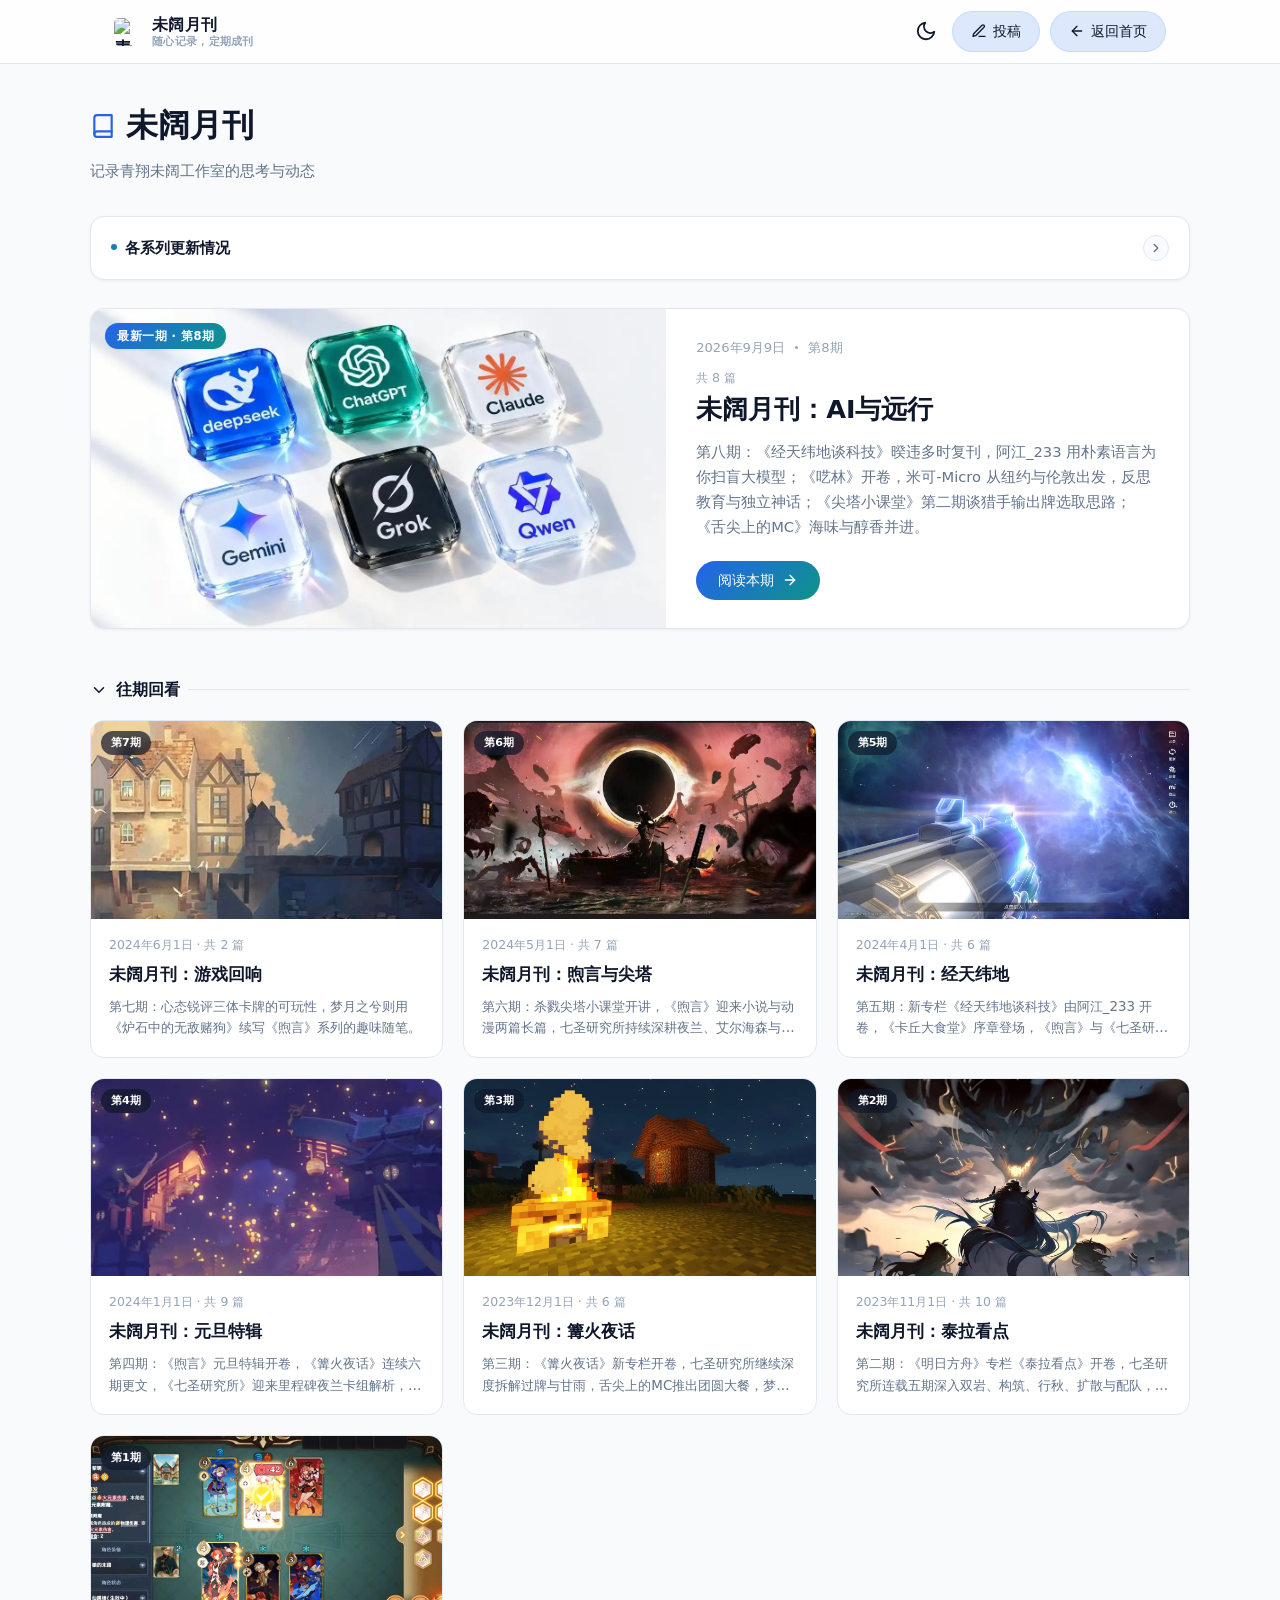
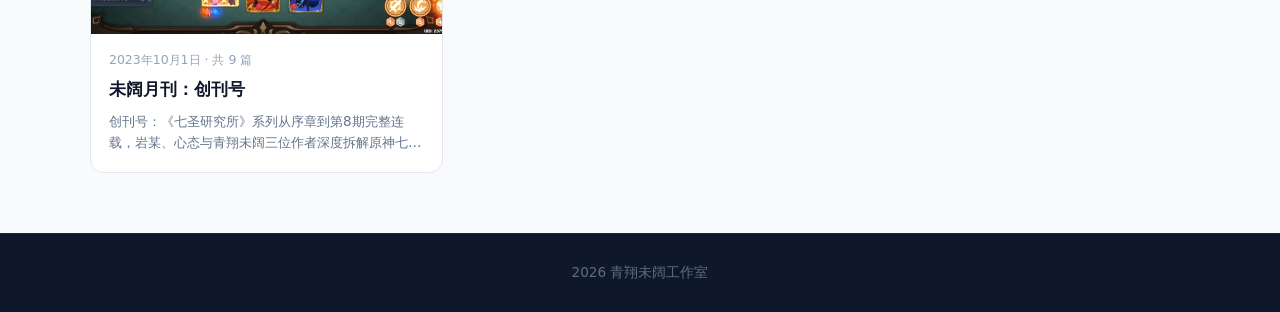
==== public/index.html @ d2e7f3d1 "feat(web,worker,db): 文章改用 Markdown 渲染，新增无需登录的投稿与审核 - 站点精简为纯月刊：删除博客首页、个人中心与旧投稿审核页，月刊移到根路径，worker 只保留静" ====
<!DOCTYPE html>
<html lang="zh-CN">
<head>
    <meta charset="UTF-8">
    <meta name="viewport" content="width=device-width, initial-scale=1.0">
    <title>未阔月刊 - 青翔未阔工作室</title>
    <meta name="description" content="《未阔月刊》——青翔未阔工作室的每月一刊，汇聚工作室博客、项目进展与成员随笔。">
    <link rel="icon" type="image/webp" href="/favicon.webp">
    <style>
        *, *::before, *::after { margin:0; padding:0; box-sizing:border-box; }
        :root {
            --primary: #2563eb; --primary-hover: #1d4ed8;
            --secondary: #0d9488;
            --surface: #ffffff; --bg: #f8fafc;
            --text-primary: #0f172a; --text-secondary: #64748b; --text-tertiary: #94a3b8;
            --border: #e2e8f0; --navbar-bg: rgba(255, 255, 255, 0.8);
            --shadow-sm: 0 1px 3px rgba(0,0,0,0.06); --shadow-md: 0 4px 16px rgba(0,0,0,0.08); --shadow-lg: 0 12px 40px rgba(0,0,0,0.12);
            --radius-sm: 8px; --radius-md: 14px;
            --transition: 0.2s cubic-bezier(0.4,0,0.2,1);
            --font-sans: 'Inter', system-ui, -apple-system, 'Segoe UI', Roboto, 'Helvetica Neue', sans-serif;
            --container: 1100px; --nav-height: 64px;
        }
        html { scroll-behavior: smooth; }
        body {
            font-family: var(--font-sans); background: var(--bg); color: var(--text-primary);
            line-height: 1.6; -webkit-font-smoothing: antialiased;
            min-height: 100vh; display: flex; flex-direction: column;
        }
        .navbar { position:sticky; top:0; width:100%; height:var(--nav-height); z-index:100;
            background:var(--navbar-bg); backdrop-filter:blur(16px); -webkit-backdrop-filter:blur(16px);
            border-bottom:1px solid var(--border); }
        .navbar-inner { max-width:var(--container); margin:0 auto; padding:0 24px;
            display:flex; align-items:center; justify-content:space-between; height:100%; }
        .navbar-brand { display:flex; align-items:center; gap:10px; text-decoration:none; color:var(--text-primary);
            font-weight:600; font-size:1.15rem; letter-spacing:0.3px; transition:opacity var(--transition); }
        .navbar-brand:hover { opacity:0.85; }
        .brand-text { line-height: 1.25; }
        .brand-text b { display: block; font-size: 16px; font-weight: 600; letter-spacing: 0.3px; }
        .brand-text span { display: block; font-size: 11px; color: var(--text-tertiary); }
        .back-link { display:inline-flex; align-items:center; gap:6px; padding:8px 18px;
            background:rgba(37,99,235,0.15); color:var(--text-primary); text-decoration:none;
            border-radius:40px; font-size:0.88rem; font-weight:500;
            backdrop-filter:blur(4px); border:1px solid rgba(147,197,253,0.35);
            transition:all var(--transition); white-space:nowrap; }
        .back-link:hover { background:rgba(37,99,235,0.3); border-color:rgba(147,197,253,0.6); transform:scale(1.02); }
        .main { flex:1; padding:36px 24px 60px; }
        .container { max-width:var(--container); margin:0 auto; }
        .page-header { margin-bottom:32px; }
        .page-head-row { display:flex; align-items:flex-start; justify-content:space-between; gap:16px; }
        .page-head-left { min-width:0; }
        .page-header h1 { font-size:clamp(1.5rem,3vw,2rem); font-weight:700; color:var(--text-primary);
            display:flex; align-items:center; gap:10px; }
        .page-header .tagline { font-size:0.95rem; color:var(--text-secondary); margin-top:8px; }

        /* ===== Series overview ===== */
        .series-bar { background:var(--surface); border:1px solid var(--border); border-radius:var(--radius-md);
            padding:18px 20px; margin-bottom:28px; box-shadow:var(--shadow-sm); }
        .series-head { display:flex; align-items:center; justify-content:space-between; cursor:pointer; user-select:none; }
        .series-title { font-size:0.92rem; font-weight:600; color:var(--text-primary); display:flex; align-items:center; gap:8px; }
        .series-title .dot { display:inline-block; width:6px; height:6px; border-radius:50%;
            background:linear-gradient(135deg,var(--primary),var(--secondary)); }
        .series-toggle { display:inline-flex; align-items:center; justify-content:center; width:26px; height:26px;
            border-radius:50%; background:var(--bg); border:1px solid var(--border); color:var(--text-secondary);
            transition:transform var(--transition), background var(--transition); }
        .series-bar.collapsed .series-toggle { transform:rotate(-90deg); }
        .series-body { overflow:hidden; max-height:1000px; transition:max-height 0.35s ease, margin-top 0.35s ease; }
        .series-bar.collapsed .series-body { max-height:0; margin-top:0; }
        .series-scroll { display:flex; flex-wrap:wrap; gap:10px; padding:14px 2px 4px; }
        .series-chip { display:flex; align-items:center; gap:10px; padding:10px 14px;
            background:var(--bg); border:1px solid var(--border); border-radius:12px; cursor:default;
            transition:transform var(--transition), border-color var(--transition), box-shadow var(--transition);
            flex:1 0 calc(33.333% - 7px); min-width:0; }
        .series-chip:hover { transform:translateY(-1px); border-color:var(--primary); box-shadow:var(--shadow-sm); }
        .series-chip .sc-icon { font-size:1.3rem; line-height:1; flex-shrink:0; }
        .series-chip .sc-info { min-width:0; flex:1; }
        .series-chip .sc-name { font-size:0.84rem; font-weight:600; color:var(--text-primary); white-space:nowrap; overflow:hidden; text-overflow:ellipsis; }
        .series-chip .sc-meta { font-size:0.74rem; color:var(--text-tertiary); margin-top:2px; white-space:nowrap; overflow:hidden; text-overflow:ellipsis; }
        .series-chip .sc-count { font-size:0.72rem; font-weight:600; padding:3px 8px; border-radius:40px;
            background:var(--primary-subtle); color:var(--primary); flex-shrink:0; white-space:nowrap; }
        .series-chip .sc-count.done { background:rgba(239, 68, 68, 0.12); color:#ef4444; }

        /* ===== Featured (latest issue) ===== */
        .featured { display:grid; grid-template-columns: 1.1fr 1fr; gap:0; margin-bottom:48px;
            background:var(--surface); border:1px solid var(--border); border-radius:var(--radius-md);
            overflow:hidden; box-shadow:var(--shadow-sm); transition:box-shadow var(--transition), transform var(--transition); }
        .featured:hover { box-shadow:var(--shadow-lg); transform:translateY(-2px); }
        .featured-cover { position:relative; min-height:260px; background:var(--bg); }
        .featured-cover img { width:100%; height:100%; object-fit:cover; display:block; position:absolute; inset:0; }
        .featured-cover .issue-badge { position:absolute; top:14px; left:14px; z-index:2;
            background:linear-gradient(135deg,var(--primary),var(--secondary)); color:#fff;
            font-size:0.72rem; font-weight:600; letter-spacing:0.5px; padding:4px 12px; border-radius:40px;
            box-shadow:var(--shadow-sm); }
        .featured-content { padding:28px 30px; display:flex; flex-direction:column; justify-content:center; }
        .featured-content .meta { display:flex; align-items:center; gap:10px; font-size:0.82rem;
            color:var(--text-tertiary); margin-bottom:10px; }
        .featured-content .meta .dot { width:3px; height:3px; border-radius:50%; background:var(--text-tertiary); }
        .featured-content .art-count { font-size:0.78rem; color:var(--text-tertiary); margin-bottom:6px; }
        .featured-content h2 { font-size:clamp(1.3rem,2.5vw,1.6rem); font-weight:700; color:var(--text-primary);
            margin-bottom:12px; line-height:1.3; }
        .featured-content .summary { font-size:0.92rem; color:var(--text-secondary); line-height:1.7; margin-bottom:22px; }
        .read-btn { display:inline-flex; align-items:center; gap:8px; align-self:flex-start;
            padding:10px 22px; background:linear-gradient(135deg,var(--primary),var(--secondary)); color:#fff;
            text-decoration:none; border-radius:40px; font-size:0.88rem; font-weight:500; cursor:pointer; border:none;
            transition:transform var(--transition), box-shadow var(--transition); }
        .read-btn:hover { transform:scale(1.03); box-shadow:0 6px 20px rgba(37,99,235,0.3); }

        /* ===== Past issues ===== */
        .section-label { display:flex; align-items:center; gap:8px; font-size:1rem; font-weight:600;
            color:var(--text-primary); margin-bottom:18px; }
        .section-label .line { flex:1; height:1px; background:var(--border); }
        .issues-grid { display:grid; grid-template-columns:repeat(3,1fr); gap:20px; }
        .issue-card { background:var(--surface); border:1px solid var(--border); border-radius:var(--radius-md);
            overflow:hidden; cursor:pointer; transition:transform var(--transition), box-shadow var(--transition);
            display:flex; flex-direction:column; }
        .issue-card:hover { transform:translateY(-3px); box-shadow:var(--shadow-md); }
        .issue-card .card-cover { position:relative; aspect-ratio:16/9; background:var(--bg); overflow:hidden; }
        .issue-card .card-cover img { width:100%; height:100%; object-fit:cover; display:block;
            transition:transform 0.3s ease; }
        .issue-card:hover .card-cover img { transform:scale(1.05); }
        .issue-card .card-num { position:absolute; top:10px; left:10px; z-index:2;
            background:rgba(15,23,42,0.7); color:#fff; backdrop-filter:blur(4px);
            font-size:0.7rem; font-weight:600; padding:3px 10px; border-radius:40px; }
        .issue-card .card-body { padding:16px 18px 18px; }
        .issue-card .card-date { font-size:0.78rem; color:var(--text-tertiary); margin-bottom:6px; }
        .issue-card .card-title { font-size:1.05rem; font-weight:600; color:var(--text-primary); margin-bottom:8px; }
        .issue-card .card-summary { font-size:0.84rem; color:var(--text-secondary); line-height:1.6;
            display:-webkit-box; -webkit-line-clamp:2; -webkit-box-orient:vertical; line-clamp:2; overflow:hidden; }

        /* ===== States ===== */
        .loading-state { text-align:center; padding:80px 20px; color:var(--text-secondary); }
        .spinner { display:inline-block; width:22px; height:22px; margin-right:8px;
            border:2px solid var(--border); border-top-color:var(--primary); border-radius:50%;
            animation:spin 0.8s linear infinite; vertical-align:middle; }
        @keyframes spin { to { transform:rotate(360deg); } }
        .empty-state { text-align:center; padding:80px 20px; color:var(--text-tertiary); font-size:0.95rem; }
        .error-msg { background:#fef2f2; border:1px solid #fecaca; color:#b91c1c;
            padding:14px 18px; border-radius:var(--radius-sm); margin-bottom:16px; font-size:0.88rem; }

        /* ===== Reader modal ===== */
        .reader { display:none; position:fixed; inset:0; z-index:2000; background:rgba(15,23,42,0.6);
            backdrop-filter:blur(6px); justify-content:center; align-items:flex-start; padding:28px 24px;
            overflow-y:auto; }
        .reader.active { display:flex; }
        .reader-dialog { background:var(--surface); border-radius:var(--radius-md); max-width:1200px; width:100%;
            margin:auto; box-shadow:var(--shadow-lg); animation:rdIn 0.25s ease; overflow:hidden; }
        @media (min-width:1200px) { .reader-dialog { max-width:1280px; } }
        @keyframes rdIn { from { transform:translateY(20px); opacity:0.5; } to { transform:translateY(0); opacity:1; } }
        .reader-head { position:relative; }
        .reader-cover { position:relative; aspect-ratio:16/5; background:var(--bg); overflow:hidden; }
        .reader-cover img { width:100%; height:100%; object-fit:cover; display:block; }
        .reader-cover::after { content:''; position:absolute; inset:0;
            background:linear-gradient(transparent 40%, rgba(0,0,0,0.55)); }
        .reader-titlewrap { position:absolute; bottom:0; left:0; right:0; padding:28px 36px; z-index:2; color:#fff; }
        .reader-titlewrap .meta { font-size:0.85rem; opacity:0.9; margin-bottom:8px; display:flex; align-items:center; gap:10px; }
        .reader-titlewrap h2 { font-size:clamp(1.5rem,3vw,2.1rem); font-weight:700; line-height:1.25; }
        .reader-close { position:absolute; top:16px; right:16px; z-index:3; background:rgba(15,23,42,0.5);
            color:#fff; border:none; border-radius:50%; width:40px; height:40px; cursor:pointer;
            display:flex; align-items:center; justify-content:center; transition:background var(--transition); }
        .reader-close:hover { background:rgba(15,23,42,0.8); }

        /* Reader body: TOC + article */
        .reader-body { display:flex; gap:0; }
        .reader-toc { flex-shrink:0; width:260px; padding:30px 20px 30px 32px; border-right:1px solid var(--border);
            position:sticky; top:0; align-self:flex-start; max-height:calc(100vh - 56px); overflow-y:auto; }
        .reader-toc .toc-label { font-size:0.78rem; font-weight:600; color:var(--text-tertiary);
            letter-spacing:0.5px; margin-bottom:14px; padding-left:4px; }
        .reader-toc .toc-list { display:flex; flex-direction:column; gap:2px; }
        .toc-item { display:block; text-align:left; padding:9px 12px; background:none; border:none; cursor:pointer;
            border-radius:var(--radius-sm); font-size:0.86rem; color:var(--text-secondary); line-height:1.4;
            transition:all var(--transition); font-family:var(--font-sans); }
        .toc-item:hover { background:var(--primary-subtle); color:var(--primary); }
        .toc-item.active { background:linear-gradient(135deg,rgba(37,99,235,0.12),rgba(13,148,136,0.10)); color:var(--primary); font-weight:600; }
        .toc-item .toc-num { display:inline-block; width:20px; color:var(--text-tertiary); font-size:0.76rem; }
        .toc-item.active .toc-num { color:var(--primary); }

        .reader-article { flex:1; min-width:0; padding:30px 40px 44px; }
        .article-head { margin-bottom:22px; padding-bottom:14px; border-bottom:1px solid var(--border); }
        .article-head h3 { font-size:1.5rem; font-weight:700; color:var(--text-primary); margin-bottom:8px; }
        .article-head .art-meta { font-size:0.82rem; color:var(--text-tertiary); }
        .article-content p { font-size:1rem; color:var(--text-primary); line-height:1.95;
            white-space:pre-line; margin-bottom:16px; text-indent:2em; }
        .article-content p:last-child { margin-bottom:0; }
        /* Markdown 正文内的块级元素（h2/h3/列表/引用/代码/表格/图片） */
        .article-content h1, .article-content h2, .article-content h3, .article-content h4 {
            font-weight:700; color:var(--text-primary); line-height:1.4; margin:26px 0 12px; }
        .article-content h1 { font-size:1.35rem; }
        .article-content h2 { font-size:1.2rem; }
        .article-content h3 { font-size:1.08rem; }
        .article-content h4 { font-size:1rem; }
        .article-content ul, .article-content ol { margin:0 0 16px; padding-left:1.6em; }
        .article-content li { font-size:1rem; color:var(--text-primary); line-height:1.9; margin-bottom:4px; }
        .article-content li > ul, .article-content li > ol { margin:6px 0 0; }
        .article-content blockquote { margin:0 0 16px; padding:8px 16px; border-left:3px solid var(--border);
            background:var(--bg); border-radius:0 var(--radius-sm) var(--radius-sm) 0; color:var(--text-secondary); }
        .article-content blockquote p { text-indent:0; color:inherit; }
        .article-content pre { margin:0 0 16px; padding:14px 16px; background:var(--bg); border:1px solid var(--border);
            border-radius:var(--radius-sm); overflow-x:auto; }
        .article-content pre code { font-family:'SFMono-Regular',Consolas,'Liberation Mono',Menlo,monospace;
            font-size:0.86rem; line-height:1.7; white-space:pre; text-indent:0; }
        .article-content code { font-family:'SFMono-Regular',Consolas,'Liberation Mono',Menlo,monospace;
            font-size:0.9em; background:var(--bg); border:1px solid var(--border); border-radius:4px; padding:1px 5px; }
        .article-content pre code { background:none; border:none; padding:0; }
        .article-content img { max-width:100%; height:auto; border-radius:var(--radius-sm); margin:8px 0; }
        .article-content hr { border:none; border-top:1px solid var(--border); margin:26px 0; }
        .article-content table { width:100%; border-collapse:collapse; margin:0 0 16px; font-size:0.9rem; }
        .article-content th, .article-content td { border:1px solid var(--border); padding:8px 10px; text-align:left; }
        .article-content th { background:var(--bg); font-weight:600; }
        .article-content a { color:var(--primary); }
        .article-loading { text-align:center; padding:48px 20px; color:var(--text-secondary); font-size:0.88rem; }
        .article-error { background:#fef2f2; border:1px solid #fecaca; color:#b91c1c;
            padding:14px 18px; border-radius:var(--radius-sm); font-size:0.86rem; line-height:1.6; }
        .article-nav { display:flex; justify-content:space-between; gap:12px; margin-top:32px;
            padding-top:20px; border-top:1px solid var(--border); }
        .art-nav-btn { display:inline-flex; align-items:center; gap:6px; padding:8px 16px;
            background:var(--bg); border:1px solid var(--border); border-radius:40px; cursor:pointer;
            font-size:0.84rem; color:var(--text-secondary); font-family:var(--font-sans); transition:all var(--transition); }
        .art-nav-btn:hover:not(:disabled) { border-color:var(--primary); color:var(--primary); }
        .art-nav-btn:disabled { opacity:0.4; cursor:not-allowed; }
        .art-nav-btn .lbl { max-width:120px; overflow:hidden; text-overflow:ellipsis; white-space:nowrap; }
        .art-share { display:inline-flex; align-items:center; gap:5px; margin-top:10px; padding:6px 14px;
            background:var(--bg); border:1px solid var(--border); border-radius:40px; cursor:pointer;
            font-size:0.78rem; color:var(--text-secondary); font-family:var(--font-sans); transition:all var(--transition); }
        .art-share:hover { color:var(--primary); border-color:var(--primary); }

        .footer { background:#0f172a; text-align:center; padding:28px 24px;
            color:var(--text-tertiary); font-size:0.85rem; border-top:1px solid rgba(255,255,255,0.06); }
        .footer-copy { opacity:0.6; }

        /* ===== Toast（与主站"开发中"一致） ===== */
        .toast { position:fixed; top:-60px; left:50%; transform:translateX(-50%);
            background:var(--surface); color:var(--text-primary); border:1px solid var(--border);
            padding:12px 24px; border-radius:var(--radius-sm); font-size:0.9rem; font-weight:500;
            z-index:3000; opacity:0; pointer-events:none;
            box-shadow:0 4px 20px rgba(0,0,0,0.1);
            display:flex; align-items:center; gap:10px;
            transition:top 0.35s ease, opacity 0.35s ease; }
        .toast svg { color:var(--primary); flex-shrink:0; }
        .toast.show { top:80px; opacity:1; }

        @media (max-width:900px) {
            .issues-grid { grid-template-columns:repeat(2,1fr); }
            .featured { grid-template-columns:1fr; }
            .featured-cover { min-height:200px; aspect-ratio:16/9; }
            .series-chip { flex:1 0 calc(50% - 5px); }
        }
        @media (max-width:640px) {
            .navbar-inner { padding:0 16px; }
            .main { padding:24px 16px 40px; }
            .series-bar { padding:14px 14px; margin-bottom:22px; }
            .series-chip { flex:1 0 100%; padding:8px 12px; }
            .issues-grid { grid-template-columns:1fr; gap:16px; }
            .featured-content { padding:22px 20px; }
            .reader { padding:0; }
            .reader-dialog { border-radius:0; min-height:100vh; }
            .reader-titlewrap { padding:20px 20px; }
            .reader-body { flex-direction:column; }
            .reader-toc { width:100%; position:static; max-height:none; border-right:none; border-bottom:1px solid var(--border);
                padding:16px 20px; }
            .reader-toc .toc-list { flex-direction:row; overflow-x:auto; gap:6px; padding-bottom:4px; }
            .toc-item { white-space:nowrap; flex-shrink:0; }
            .reader-article { padding:22px 20px 32px; }
        }
        @media (prefers-reduced-motion:reduce) {
            *, *::before, *::after { animation-duration:0.01ms!important; transition-duration:0.01ms!important; }
        }
    </style>
    <meta name="color-scheme" content="light dark">
    <script>
    /* 主题切换：localStorage('theme') 优先，其次跟随系统 prefers-color-scheme；同步写入 <html> 的 data-theme 防闪烁 */
    (function () {
        var KEY = 'theme';
        var root = document.documentElement;
        var mq = window.matchMedia('(prefers-color-scheme: dark)');
        function system() { return mq.matches ? 'dark' : 'light'; }
        function stored() { try { var v = localStorage.getItem(KEY); return (v === 'dark' || v === 'light') ? v : null; } catch (e) { return null; } }
        function apply(t) { root.setAttribute('data-theme', t); }
        function current() { return stored() || system(); }
        apply(current());
        function toggle() { var next = current() === 'dark' ? 'light' : 'dark'; apply(next); try { localStorage.setItem(KEY, next); } catch (e) {} }
        function bind() {
            var btn = document.getElementById('themeToggle');
            if (btn) btn.addEventListener('click', toggle);
            if (mq.addEventListener) mq.addEventListener('change', function (e) { if (!stored()) apply(e.matches ? 'dark' : 'light'); });
            else if (mq.addListener) mq.addListener(function (e) { if (!stored()) apply(e.matches ? 'dark' : 'light'); });
            window.addEventListener('storage', function (e) { if (e.key === KEY) apply(current()); });
        }
        if (document.readyState === 'loading') document.addEventListener('DOMContentLoaded', bind); else bind();
    })();
    </script>
    <style>
        /* ===== 黑夜模式：主题切换按钮 ===== */
        .theme-toggle { display:inline-flex; align-items:center; justify-content:center; width:32px; height:32px; padding:0; background:none; border:none; border-radius:50%; color:var(--text-primary); cursor:pointer; transition:background var(--transition), color var(--transition); }
        .theme-toggle:hover { background:var(--primary-subtle); color:var(--primary); }
        .theme-toggle svg { width:22px; height:22px; }
        .theme-toggle .icon-sun { display:none; }
        :root[data-theme="dark"] .theme-toggle .icon-sun { display:block; }
        :root[data-theme="dark"] .theme-toggle .icon-moon { display:none; }

        /* ===== 黑夜模式：深色变量 ===== */
        :root { color-scheme: light; --primary-light:#eff6ff; --primary-subtle:rgba(37,99,235,0.08); }
        :root[data-theme="dark"] {
            color-scheme: dark;
            --primary-light: rgba(59,130,246,0.16);
            --primary-subtle: rgba(59,130,246,0.16);
            --surface:#1e293b; --bg:#0f172a;
            --text-primary:#e2e8f0; --text-secondary:#94a3b8; --text-tertiary:#64748b;
            --border:#334155; --navbar-bg:rgba(15,23,42,0.8);
            --shadow-sm:0 1px 3px rgba(0,0,0,0.4); --shadow-md:0 4px 16px rgba(0,0,0,0.5); --shadow-lg:0 12px 40px rgba(0,0,0,0.6);
        }
        :root[data-theme="dark"] .footer { background:#111827; }
        :root[data-theme="dark"] .back-link { background:rgba(59,130,246,0.16); border-color:rgba(96,165,250,0.35); }
        :root[data-theme="dark"] .back-link:hover { background:rgba(59,130,246,0.30); border-color:rgba(96,165,250,0.60); }
        :root[data-theme="dark"] .error-msg, :root[data-theme="dark"] .article-error { background:rgba(239,68,68,0.12); border-color:rgba(239,68,68,0.35); color:#fca5a5; }
        :root[data-theme="dark"] .reader-cover img { filter:brightness(0.8); }
        :root[data-theme="dark"] .toast { background:var(--surface); }
        :root[data-theme="dark"] .art-nav-btn { background:var(--bg); }
        :root[data-theme="dark"] .series-chip { background:rgba(30,41,59,0.7); }
        :root[data-theme="dark"] .series-chip .sc-count.done { background:rgba(239, 68, 68, 0.16); color:#fca5a5; }
    </style>
    <!-- Markdown 渲染：marked UMD（全局 window.marked），随站点自带，不依赖 CDN -->
    <script src="vendor/marked.min.js"></script>
</head>
<body>
    <header class="navbar">
        <div class="navbar-inner">
            <a href="/" class="navbar-brand">
                <img src="/favicon.webp" alt="青翔未阔工作室" width="28" height="28" style="border-radius:5px;flex-shrink:0;">
                <span class="brand-text"><b>未阔月刊</b><span>随心记录，定期成刊</span></span>
            </a>
            <div style="display:flex;align-items:center;gap:10px;">
                <button class="theme-toggle" id="themeToggle" type="button" aria-label="切换主题" title="切换主题">
                    <svg class="icon-sun" viewBox="0 0 24 24" fill="none" stroke="currentColor" stroke-width="2" stroke-linecap="round" stroke-linejoin="round"><circle cx="12" cy="12" r="4"/><path d="M12 2v2M12 20v2M4.93 4.93l1.41 1.41M17.66 17.66l1.41 1.41M2 12h2M20 12h2M6.34 17.66l-1.41 1.41M19.07 4.93l-1.41 1.41"/></svg>
                    <svg class="icon-moon" viewBox="0 0 24 24" fill="none" stroke="currentColor" stroke-width="2" stroke-linecap="round" stroke-linejoin="round"><path d="M21 12.79A9 9 0 1 1 11.21 3 7 7 0 0 0 21 12.79z"/></svg>
                </button>
                <a href="submit.html" class="back-link">
                    <svg width="16" height="16" viewBox="0 0 24 24" fill="none" stroke="currentColor" stroke-width="2" stroke-linecap="round" stroke-linejoin="round"><path d="M12 20h9"/><path d="M16.5 3.5a2.12 2.12 0 0 1 3 3L7 19l-4 1 1-4Z"/></svg>
                    投稿
                </a>
                <a href="https://home.qxwkstudio.top/" class="back-link">
                    <svg width="16" height="16" viewBox="0 0 24 24" fill="none" stroke="currentColor" stroke-width="2" stroke-linecap="round" stroke-linejoin="round"><path d="M19 12H5"/><polyline points="12 19 5 12 12 5"/></svg>
                    返回首页
                </a>
            </div>
        </div>
    </header>

    <div class="main">
        <div class="container">
            <div class="page-header">
                <div class="page-head-row">
                    <div class="page-head-left">
                        <h1>
                            <svg width="26" height="26" viewBox="0 0 24 24" fill="none" stroke="var(--primary)" stroke-width="2" stroke-linecap="round" stroke-linejoin="round" style="flex-shrink:0;"><path d="M4 19.5A2.5 2.5 0 0 1 6.5 17H20"/><path d="M6.5 2H20v20H6.5A2.5 2.5 0 0 1 4 19.5v-15A2.5 2.5 0 0 1 6.5 2z"/></svg>
                            未阔月刊
                        </h1>
                        <div class="tagline" id="magTagline">记录青翔未阔工作室的思考与博客</div>
                    </div>
                </div>
            </div>

            <div class="series-bar collapsed" id="seriesBar" style="display:none;">
                <div class="series-head" id="seriesHead" role="button" aria-expanded="false" tabindex="0">
                    <div class="series-title"><span class="dot"></span>各系列更新情况</div>
                    <span class="series-toggle" aria-hidden="true">
                        <svg width="14" height="14" viewBox="0 0 24 24" fill="none" stroke="currentColor" stroke-width="2.5" stroke-linecap="round" stroke-linejoin="round"><polyline points="6 9 12 15 18 9"/></svg>
                    </span>
                </div>
                <div class="series-body">
                    <div class="series-scroll" id="seriesScroll"></div>
                </div>
            </div>

            <div id="magContainer">
                <div class="loading-state"><span class="spinner"></span>正在加载月刊内容</div>
            </div>
        </div>
    </div>

    <footer class="footer">
        <div class="footer-copy">2026 青翔未阔工作室</div>
    </footer>

    <!-- Reader modal -->
    <div class="reader" id="reader">
        <div class="reader-dialog" id="readerDialog">
            <div class="reader-head">
                <div class="reader-cover" id="readerCover"></div>
                <button class="reader-close" id="readerClose" aria-label="关闭">
                    <svg width="20" height="20" viewBox="0 0 24 24" fill="none" stroke="currentColor" stroke-width="2" stroke-linecap="round" stroke-linejoin="round"><line x1="18" y1="6" x2="6" y2="18"/><line x1="6" y1="6" x2="18" y2="18"/></svg>
                </button>
                <div class="reader-titlewrap" id="readerTitlewrap"></div>
            </div>
            <div class="reader-body">
                <aside class="reader-toc">
                    <div class="toc-label">本期目录</div>
                    <div class="toc-list" id="tocList"></div>
                </aside>
                <div class="reader-article">
                    <div id="articleArea"></div>
                </div>
            </div>
        </div>
    </div>

    <div class="toast" id="toast"><svg width="18" height="18" viewBox="0 0 24 24" fill="none" stroke="currentColor" stroke-width="2" stroke-linecap="round" stroke-linejoin="round"><circle cx="12" cy="12" r="10"/><path d="M12 16v-4"/><path d="M12 8h.01"/></svg><span id="toastText"></span></div>

    <script>
        var ISSUES_URL = 'issues.json';
        var DATA = null;
        var currentIssue = null;   // issue object
        var currentArtIdx = 0;     // index within issue.articles
        var articleCache = {};     // key: issueId + '/' + slug -> Markdown 正文文本

        function esc(t) { var d = document.createElement('div'); d.textContent = t == null ? '' : t; return d.innerHTML; }
        function fmtDate(s) {
            var m = String(s || '').match(/^(\d{4})-(\d{2})-(\d{2})$/);
            if (!m) return s;
            return m[1] + '年' + Number(m[2]) + '月' + Number(m[3]) + '日';
        }

        // ===== 本地内容路径 =====
        // 文章与封面已随站点一起放在 public/magazine/<期id>/ 下
        // 用相对路径（不带前导 /），兼容子路径部署（如 GitHub Pages 项目站点）
        function articleUrl(issue, article) {
            if (!issue || !article) return '';
            return 'magazine/' + encodeURIComponent(issue.id) + '/' + encodeURIComponent(article.slug) + '.md';
        }
        function coverUrl(issue) {
            if (!issue || !issue.cover) return '';
            return 'magazine/' + encodeURIComponent(issue.id) + '/' + encodeURIComponent(issue.cover);
        }

        // 保留兜底：若某资源显式写成完整 http(s) URL 则直用
        function isHttpUrl(s) { return /^https?:\/\//i.test(String(s || '')); }

        // 封面加载失败时隐藏 img，露出容器背景，避免裂图
        function coverFallback(el) { if (el) el.style.opacity = '0'; }

        // ===== Markdown 渲染 =====
        // marked 解析后的 HTML 做一次最小消毒：投稿正文来自外部，必须挡住 <script>、内联事件、javascript: URL
        var BAD_TAGS = { SCRIPT:1, STYLE:1, IFRAME:1, OBJECT:1, EMBED:1, FORM:1, INPUT:1, BUTTON:1, LINK:1, META:1, BASE:1 };
        // 正文里的相对图片/链接是相对「文章所在目录」的（md 与插图同放 magazine/<期id>/ 下）
        // 浏览器默认按文档基址解析，会把 pic.png 指到站点根，故在此手动补前缀
        function resolveRel(v, baseDir) {
            if (!v || !baseDir) return v;
            if (/^([a-z][a-z0-9+.-]*:|\/\/|#|\/)/i.test(v)) return v; // 绝对 URL / 协议相对 / 锚点 / 站点根路径
            return baseDir + v;
        }
        function sanitizeHtml(html, baseDir) {
            var doc = new DOMParser().parseFromString(html, 'text/html');
            var all = doc.body.querySelectorAll('*');
            for (var i = 0; i < all.length; i++) {
                var el = all[i];
                if (BAD_TAGS[el.tagName]) { el.remove(); continue; }
                var attrs = el.attributes;
                for (var j = attrs.length - 1; j >= 0; j--) {
                    var name = attrs[j].name.toLowerCase();
                    var val = attrs[j].value;
                    if (name.indexOf('on') === 0) { el.removeAttribute(attrs[j].name); continue; }
                    if ((name === 'href' || name === 'src' || name === 'xlink:href') &&
                        /^\s*(javascript|vbscript|data):/i.test(val)) {
                        el.removeAttribute(attrs[j].name);
                    }
                }
                if (el.tagName === 'IMG') el.setAttribute('src', resolveRel(el.getAttribute('src'), baseDir));
                else if (el.tagName === 'A') el.setAttribute('href', resolveRel(el.getAttribute('href'), baseDir));
            }
            return doc.body.innerHTML;
        }
        function renderMarkdown(md, baseDir) {
            var src = String(md == null ? '' : md);
            if (window.marked && typeof window.marked.parse === 'function') {
                try { return sanitizeHtml(window.marked.parse(src), baseDir); } catch (e) { /* 落到下面的纯文本兜底 */ }
            }
            // marked 不可用（脚本未加载）时退化为纯文本，至少不丢内容
            return '<p>' + esc(src).replace(/\n/g, '<br>') + '</p>';
        }

        // 封面为站点内静态资源，直接交给 <img> 加载（失败时由 onerror → coverFallback 隐藏）
        // 若 cover 写成完整 http(s) URL 则直用
        function applyCoverToImg(imgEl, issue) {
            if (!imgEl || !issue || !issue.cover) return;
            imgEl.style.opacity = '';
            imgEl.src = isHttpUrl(issue.cover) ? issue.cover : coverUrl(issue);
        }

        // 获取单篇文章正文：本站静态资源（magazine/<期id>/<slug>.md），命中内存缓存直接返回 Markdown 文本
        async function fetchArticle(issue, article) {
            if (!issue || !article) throw new Error('参数缺失');
            var key = issue.id + '/' + article.slug;
            if (articleCache[key] != null) return articleCache[key];
            var r = await fetch(articleUrl(issue, article));
            if (!r.ok) throw new Error('请求失败 (' + r.status + ')');
            var md = await r.text();
            articleCache[key] = md;
            return md;
        }

        // 文章正文所在目录（用于把正文里的相对插图路径补全），以 md 自身的 URL 目录为准
        function articleDir(issue, article) {
            var u = articleUrl(issue, article);
            return u ? u.slice(0, u.lastIndexOf('/') + 1) : '';
        }

        // 打开某期阅读时，预加载前几篇文章（避免逐篇等）
        function preloadArticles(issue, count) {
            var arts = (issue && issue.articles) || [];
            var n = Math.min(count || 3, arts.length);
            for (var i = 0; i < n; i++) fetchArticle(issue, arts[i]).catch(function () {});
        }

        async function loadIssues() {
            var container = document.getElementById('magContainer');
            try {
                var r = await fetch(ISSUES_URL, { cache: 'no-store' });
                if (!r.ok) throw new Error('请求失败 (' + r.status + ')');
                DATA = await r.json();

                var mag = DATA.magazine || {};
                document.getElementById('magTagline').textContent = mag.tagline || '';
                document.title = (mag.name || '未阔月刊') + ' - 青翔未阔工作室';

                var issues = DATA.issues || [];
                if (!issues.length) {
                    container.innerHTML = '<div class="empty-state"><svg width="40" height="40" viewBox="0 0 24 24" fill="none" stroke="currentColor" stroke-width="1.5" style="opacity:0.3;margin-bottom:12px;"><path d="M4 19.5A2.5 2.5 0 0 1 6.5 17H20"/><path d="M6.5 2H20v20H6.5A2.5 2.5 0 0 1 4 19.5v-15A2.5 2.5 0 0 1 6.5 2z"/></svg><div>月刊暂无内容</div></div>';
                    return;
                }
                renderMagazine(issues);

                // 分享深链：?issue=<期id>&article=<slug> 自动打开阅读弹窗定位到该篇
                var sp = new URLSearchParams(location.search);
                var issueParam = sp.get('issue');
                if (issueParam) {
                    for (var i = 0; i < issues.length; i++) {
                        if (String(issues[i].id) === String(issueParam)) {
                            openReader(i);
                            var artParam = sp.get('article');
                            if (artParam) {
                                var arts = issues[i].articles || [];
                                for (var j = 0; j < arts.length; j++) {
                                    if (String(arts[j].slug) === String(artParam)) { selectArticle(j); break; }
                                }
                            }
                            break;
                        }
                    }
                }
            } catch (e) {
                container.innerHTML = '<div class="error-msg">加载失败：' + esc(e.message) + '</div><div class="empty-state">请检查网络连接或稍后重试。</div>';
            }
        }

        function renderMagazine(issues) {
            var container = document.getElementById('magContainer');
            var latest = issues[0];
            var past = issues.slice(1);
            var html = '';

            // ===== Featured =====
            var arts = latest.articles || [];
            html += '<div class="featured" onclick="openReader(0)">';
            html += '  <div class="featured-cover">';
            html += '    <span class="issue-badge">最新一期 · 第' + esc(latest.number) + '期</span>';
            html += '    <img alt="' + esc(latest.title) + '封面" loading="lazy" onerror="coverFallback(this)" data-cover-issue="0">';
            html += '  </div>';
            html += '  <div class="featured-content">';
            html += '    <div class="meta"><span>' + fmtDate(latest.date) + '</span><span class="dot"></span><span>第' + esc(latest.number) + '期</span></div>';
            html += '    <div class="art-count">共 ' + arts.length + ' 篇</div>';
            html += '    <h2>' + esc(latest.title) + '</h2>';
            html += '    <div class="summary">' + esc(latest.summary) + '</div>';
            html += '    <button class="read-btn">阅读本期 <svg width="16" height="16" viewBox="0 0 24 24" fill="none" stroke="currentColor" stroke-width="2" stroke-linecap="round" stroke-linejoin="round"><line x1="5" y1="12" x2="19" y2="12"/><polyline points="12 5 19 12 12 19"/></svg></button>';
            html += '  </div>';
            html += '</div>';

            // ===== Past issues =====
            if (past.length) {
                html += '<div class="section-label"><svg width="18" height="18" viewBox="0 0 24 24" fill="none" stroke="currentColor" stroke-width="2" stroke-linecap="round" stroke-linejoin="round"><polyline points="6 9 12 15 18 9"/></svg>往期回看<span class="line"></span></div>';
                html += '<div class="issues-grid">';
                for (var i = 0; i < past.length; i++) {
                    var is = past[i];
                    var idx = i + 1;
                    var ac = (is.articles || []).length;
                    html += '<div class="issue-card" onclick="openReader(' + idx + ')">';
                    html += '  <div class="card-cover">';
                    html += '    <span class="card-num">第' + esc(is.number) + '期</span>';
                    html += '    <img alt="' + esc(is.title) + '封面" loading="lazy" onerror="coverFallback(this)" data-cover-issue="' + idx + '">';
                    html += '  </div>';
                    html += '  <div class="card-body">';
                    html += '    <div class="card-date">' + fmtDate(is.date) + ' · 共 ' + ac + ' 篇</div>';
                    html += '    <div class="card-title">' + esc(is.title) + '</div>';
                    html += '    <div class="card-summary">' + esc(is.summary) + '</div>';
                    html += '  </div>';
                    html += '</div>';
                }
                html += '</div>';
            }

            container.innerHTML = html;

            // 异步填充封面（走 Contents API blob → object url）
            for (var j = 0; j < issues.length; j++) {
                var imgs = container.querySelectorAll('img[data-cover-issue="' + j + '"]');
                for (var k = 0; k < imgs.length; k++) applyCoverToImg(imgs[k], issues[j]);
            }
        }

        // ===== Reader =====
        function openReader(issueIndex) {
            var issue = DATA.issues[issueIndex];
            if (!issue) return;
            currentIssue = issue;
            currentArtIdx = 0;

            document.getElementById('readerCover').innerHTML = '<img alt="' + esc(issue.title) + '封面" onerror="coverFallback(this)" id="readerCoverImg">';
            document.getElementById('readerTitlewrap').innerHTML =
                '<div class="meta"><span>第' + esc(issue.number) + '期</span><span>·</span><span>' + fmtDate(issue.date) + '</span></div>' +
                '<h2>' + esc(issue.title) + '</h2>';

            // 构建目录
            var arts = issue.articles || [];
            var tocHtml = '';
            for (var i = 0; i < arts.length; i++) {
                tocHtml += '<button class="toc-item" data-idx="' + i + '" onclick="selectArticle(' + i + ')">' +
                    '<span class="toc-num">' + (i + 1) + '</span>' + esc(arts[i].title) + '</button>';
            }
            document.getElementById('tocList').innerHTML = tocHtml;

            document.getElementById('reader').classList.add('active');
            document.body.style.overflow = 'hidden';
            document.getElementById('reader').scrollTop = 0;

            // 弹窗封面异步加载
            applyCoverToImg(document.getElementById('readerCoverImg'), issue);

            // 预读前 3 篇文章，目录点击不再等
            preloadArticles(issue, 3);

            if (arts.length) selectArticle(0);
            else document.getElementById('articleArea').innerHTML = '<div class="article-loading">本期暂无文章</div>';
        }

        function selectArticle(idx) {
            if (!currentIssue) return;
            var arts = currentIssue.articles || [];
            if (idx < 0 || idx >= arts.length) return;
            currentArtIdx = idx;

            // 高亮目录项
            var items = document.getElementById('tocList').querySelectorAll('.toc-item');
            for (var i = 0; i < items.length; i++) {
                items[i].classList.toggle('active', Number(items[i].dataset.idx) === idx);
            }

            var area = document.getElementById('articleArea');
            var article = arts[idx];
            area.innerHTML = '<div class="article-loading"><span class="spinner"></span>正在加载文章</div>';

            fetchArticle(currentIssue, article).then(function (md) {
                renderArticle(article, md, idx, arts.length);
            }).catch(function (e) {
                var url = articleUrl(currentIssue, article);
                var tip = url ? ('预期路径：<br><code style="word-break:break-all;">' + esc(url) + '</code>') : '';
                area.innerHTML = '<div class="article-error">文章加载失败：' + esc(e.message) + '<br>可能尚未上传至仓库。' + tip + '</div>';
                renderNav(idx, arts.length);
            });
        }

        // 标题与作者以 issues.json 为准（正文 md 只放正文），md 内容经 marked 渲染 + 消毒
        function renderArticle(article, md, idx, total) {
            var area = document.getElementById('articleArea');
            var title = article.title || '';
            var author = article.author || '';
            var metaParts = [];
            if (author) metaParts.push('文 / ' + esc(author));
            metaParts.push(esc(currentIssue.title));
            metaParts.push('第' + (idx + 1) + ' / ' + total + ' 篇');
            var html = '<div class="article-head"><h3>' + esc(title) + '</h3>' +
                '<div class="art-meta">' + metaParts.join(' · ') + '</div>' +
                '<button type="button" class="art-share" onclick="shareArticle()">分享本篇</button></div>';
            var body = renderMarkdown(md, articleDir(currentIssue, article));
            html += '<div class="article-content">';
            html += (String(md || '').trim() ? body : '<p style="color:var(--text-tertiary);">（暂无正文）</p>');
            html += '</div>';
            area.innerHTML = html;
            renderNav(idx, total);
            // 滚到文章顶部
            document.getElementById('reader').scrollTop = 0;
        }

        function renderNav(idx, total) {
            var area = document.getElementById('articleArea');
            var arts = currentIssue.articles;
            var prev = idx > 0 ? arts[idx - 1] : null;
            var next = idx < total - 1 ? arts[idx + 1] : null;
            var html = '<div class="article-nav">';
            html += '<button class="art-nav-btn" ' + (prev ? '' : 'disabled') + ' onclick="selectArticle(' + (idx - 1) + ')">' +
                '<svg width="14" height="14" viewBox="0 0 24 24" fill="none" stroke="currentColor" stroke-width="2.5" stroke-linecap="round" stroke-linejoin="round"><polyline points="15 18 9 12 15 6"/></svg>' +
                '<span class="lbl">' + (prev ? esc(prev.title) : '已是第一篇') + '</span></button>';
            html += '<button class="art-nav-btn" ' + (next ? '' : 'disabled') + ' onclick="selectArticle(' + (idx + 1) + ')">' +
                '<span class="lbl">' + (next ? esc(next.title) : '已是最后一篇') + '</span>' +
                '<svg width="14" height="14" viewBox="0 0 24 24" fill="none" stroke="currentColor" stroke-width="2.5" stroke-linecap="round" stroke-linejoin="round"><polyline points="9 18 15 12 9 6"/></svg></button>';
            html += '</div>';
            area.insertAdjacentHTML('beforeend', html);
        }

        // 分享本篇：生成 ?issue=<期id>&article=<slug> 深链
        // 基址取当前文档所在目录（new URL('.')）而非写死 location.origin + '/'：
        // 子路径部署（如 GitHub Pages 项目站点 /Qxwk-Blog/）时分享链接才不会丢掉前缀
        function shareArticle() {
            if (!currentIssue) return;
            var arts = currentIssue.articles || [];
            var a = arts[currentArtIdx];
            if (!a) return;
            var url = new URL('.', location.href).href +
                '?issue=' + encodeURIComponent(currentIssue.id) +
                '&article=' + encodeURIComponent(a.slug);
            var data = { title: currentIssue.title, text: a.title, url: url };
            if (navigator.share) { navigator.share(data).catch(function () {}); }
            else if (navigator.clipboard && navigator.clipboard.writeText) {
                navigator.clipboard.writeText(url).then(
                    function () { showToast('链接已复制'); },
                    function () { showToast('复制失败'); }
                );
            } else { showToast(url); }
        }

        function closeReader() {
            document.getElementById('reader').classList.remove('active');
            document.body.style.overflow = '';
            currentIssue = null;
        }

        // ===== Toast =====
        function showToast(msg) {
            var t = document.getElementById('toast');
            document.getElementById('toastText').textContent = msg;
            t.classList.add('show');
            clearTimeout(t._timer);
            t._timer = setTimeout(function () { t.classList.remove('show'); }, 2200);
        }

        document.getElementById('readerClose').addEventListener('click', closeReader);
        document.getElementById('reader').addEventListener('click', function (e) {
            if (e.target === this) closeReader();
        });
        document.addEventListener('keydown', function (e) {
            if (!document.getElementById('reader').classList.contains('active')) return;
            if (e.key === 'Escape') closeReader();
            if ((e.key === 'ArrowLeft') && currentIssue && currentArtIdx > 0) selectArticle(currentArtIdx - 1);
            if ((e.key === 'ArrowRight') && currentIssue) {
                var arts = currentIssue.articles || [];
                if (currentArtIdx < arts.length - 1) selectArticle(currentArtIdx + 1);
            }
        });

        // 加载索引与系列数据
        loadIssues(); loadSeries();

        // 加载系列卡片（同目录 series.json）
        async function loadSeries() {
            try {
                var r = await fetch('series.json', { cache: 'no-store' });
                if (!r.ok) return;
                var data = JSON.parse(await r.text());
                if (!data || !data.series || !data.series.length) return;
                renderSeries(data.series);
            } catch(e) { /* series.json 缺失/解析失败则静默隐藏 */ }
        }
        function renderSeries(list) {
            var bar = document.getElementById('seriesBar');
            var box = document.getElementById('seriesScroll');
            if (!bar || !box) return;
            box.innerHTML = '';
            list.forEach(function (s) {
                var chip = document.createElement('div');
                chip.className = 'series-chip';
                var label = s.done ? '完结于' : '更新至';
                chip.title = s.name + ' · ' + label + ' ' + s.count + ' 期 · 最近：' + s.lastIssue;
                var countCls = 'sc-count' + (s.done ? ' done' : '');
                var countText = s.done ? ('完结于' + s.count + '期') : ('更新至' + s.count + '期');
                chip.innerHTML =
                    '<span class="sc-icon">' + (s.icon || '📖') + '</span>' +
                    '<div class="sc-info">' +
                        '<div class="sc-name">' + esc(s.name) + '</div>' +
                        '<div class="sc-meta">' + esc(s.lastIssue || '') + (s.lastTitle ? ' · ' + esc(s.lastTitle) : '') + '</div>' +
                    '</div>' +
                    '<span class="' + countCls + '">' + countText + '</span>';
                box.appendChild(chip);
            });
            bar.style.display = '';
            // 折叠交互
            var head = document.getElementById('seriesHead');
            function toggle() {
                var isCollapsed = bar.classList.toggle('collapsed');
                head.setAttribute('aria-expanded', isCollapsed ? 'false' : 'true');
            }
            head.addEventListener('click', toggle);
            head.addEventListener('keydown', function (e) {
                if (e.key === 'Enter' || e.key === ' ') { e.preventDefault(); toggle(); }
            });
        }
    </script>
</body>
</html>
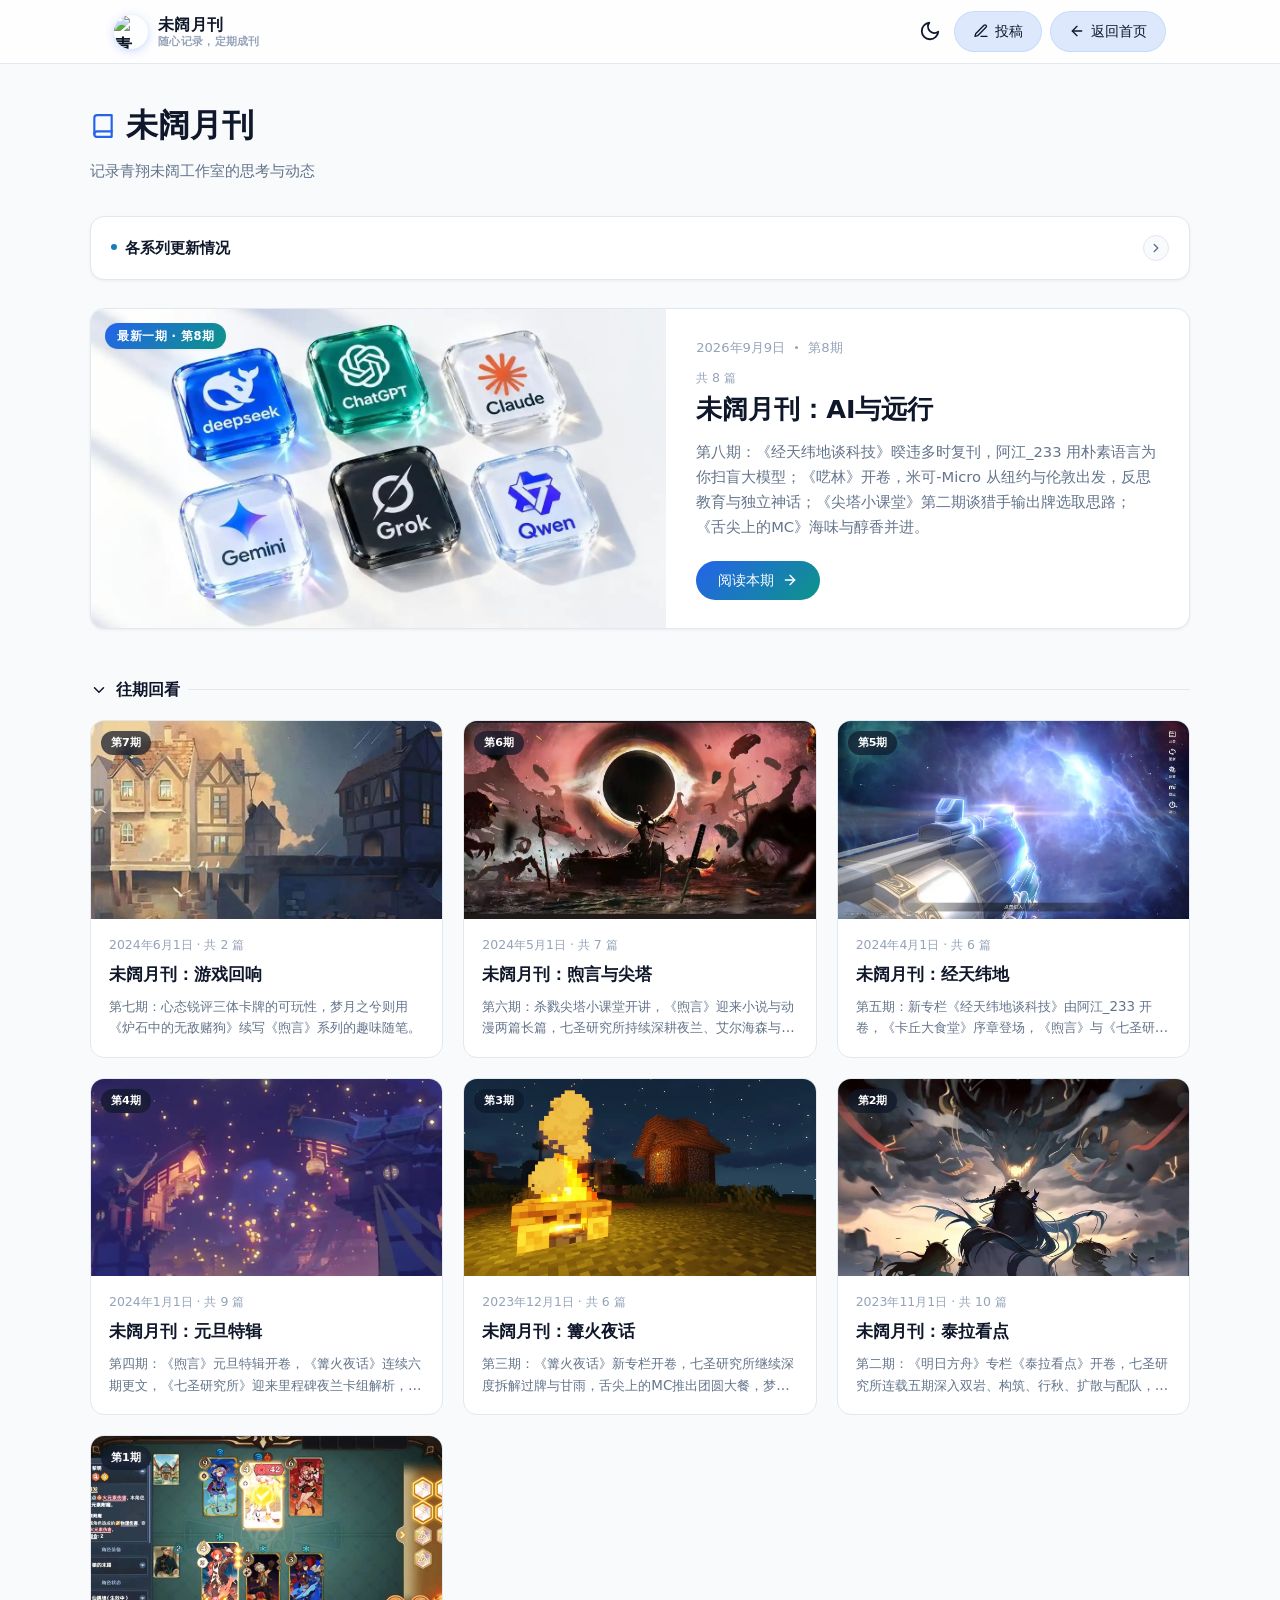
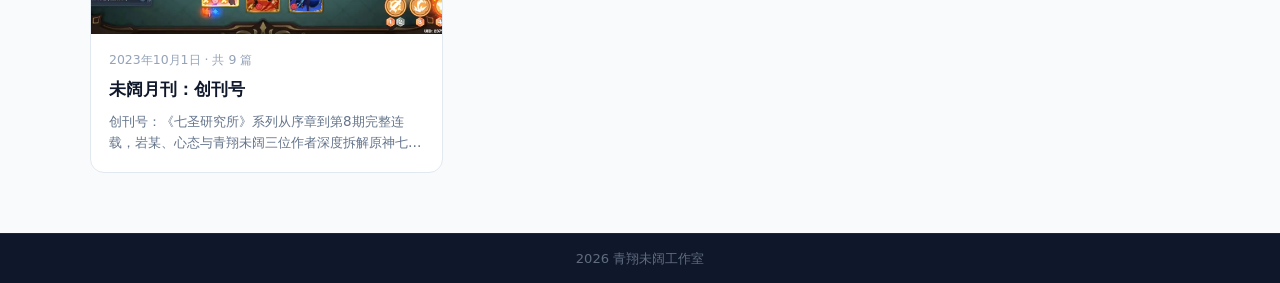
==== commit 71380c74: "feat(web,worker): 抽出公共 style.css 对齐通行证外壳，首屏预读最新一期首篇并开启 Workers 缓存 - 三页共用的 Reset/变量/顶栏/底栏/Toast/响应式抽到" ====
--- a/public/index.html
+++ b/public/index.html
@@ -6,43 +6,11 @@
     <title>未阔月刊 - 青翔未阔工作室</title>
     <meta name="description" content="《未阔月刊》——青翔未阔工作室的每月一刊，汇聚工作室博客、项目进展与成员随笔。">
     <link rel="icon" type="image/webp" href="/favicon.webp">
+    <link rel="stylesheet" href="style.css">
     <style>
-        *, *::before, *::after { margin:0; padding:0; box-sizing:border-box; }
-        :root {
-            --primary: #2563eb; --primary-hover: #1d4ed8;
-            --secondary: #0d9488;
-            --surface: #ffffff; --bg: #f8fafc;
-            --text-primary: #0f172a; --text-secondary: #64748b; --text-tertiary: #94a3b8;
-            --border: #e2e8f0; --navbar-bg: rgba(255, 255, 255, 0.8);
-            --shadow-sm: 0 1px 3px rgba(0,0,0,0.06); --shadow-md: 0 4px 16px rgba(0,0,0,0.08); --shadow-lg: 0 12px 40px rgba(0,0,0,0.12);
-            --radius-sm: 8px; --radius-md: 14px;
-            --transition: 0.2s cubic-bezier(0.4,0,0.2,1);
-            --font-sans: 'Inter', system-ui, -apple-system, 'Segoe UI', Roboto, 'Helvetica Neue', sans-serif;
-            --container: 1100px; --nav-height: 64px;
-        }
-        html { scroll-behavior: smooth; }
-        body {
-            font-family: var(--font-sans); background: var(--bg); color: var(--text-primary);
-            line-height: 1.6; -webkit-font-smoothing: antialiased;
-            min-height: 100vh; display: flex; flex-direction: column;
-        }
-        .navbar { position:sticky; top:0; width:100%; height:var(--nav-height); z-index:100;
-            background:var(--navbar-bg); backdrop-filter:blur(16px); -webkit-backdrop-filter:blur(16px);
-            border-bottom:1px solid var(--border); }
-        .navbar-inner { max-width:var(--container); margin:0 auto; padding:0 24px;
-            display:flex; align-items:center; justify-content:space-between; height:100%; }
-        .navbar-brand { display:flex; align-items:center; gap:10px; text-decoration:none; color:var(--text-primary);
-            font-weight:600; font-size:1.15rem; letter-spacing:0.3px; transition:opacity var(--transition); }
-        .navbar-brand:hover { opacity:0.85; }
-        .brand-text { line-height: 1.25; }
-        .brand-text b { display: block; font-size: 16px; font-weight: 600; letter-spacing: 0.3px; }
-        .brand-text span { display: block; font-size: 11px; color: var(--text-tertiary); }
-        .back-link { display:inline-flex; align-items:center; gap:6px; padding:8px 18px;
-            background:rgba(37,99,235,0.15); color:var(--text-primary); text-decoration:none;
-            border-radius:40px; font-size:0.88rem; font-weight:500;
-            backdrop-filter:blur(4px); border:1px solid rgba(147,197,253,0.35);
-            transition:all var(--transition); white-space:nowrap; }
-        .back-link:hover { background:rgba(37,99,235,0.3); border-color:rgba(147,197,253,0.6); transform:scale(1.02); }
+        /* Reset / 设计变量 / body / 顶栏 / 品牌 / 主题按钮 / 底栏 / Toast 已抽到公共
+           style.css，页面 <style> 在它之后加载，专有规则照常覆盖；本页仅保留专有部分 */
+
         .main { flex:1; padding:36px 24px 60px; }
         .container { max-width:var(--container); margin:0 auto; }
         .page-header { margin-bottom:32px; }
@@ -222,21 +190,6 @@
             font-size:0.78rem; color:var(--text-secondary); font-family:var(--font-sans); transition:all var(--transition); }
         .art-share:hover { color:var(--primary); border-color:var(--primary); }
 
-        .footer { background:#0f172a; text-align:center; padding:28px 24px;
-            color:var(--text-tertiary); font-size:0.85rem; border-top:1px solid rgba(255,255,255,0.06); }
-        .footer-copy { opacity:0.6; }
-
-        /* ===== Toast（与主站"开发中"一致） ===== */
-        .toast { position:fixed; top:-60px; left:50%; transform:translateX(-50%);
-            background:var(--surface); color:var(--text-primary); border:1px solid var(--border);
-            padding:12px 24px; border-radius:var(--radius-sm); font-size:0.9rem; font-weight:500;
-            z-index:3000; opacity:0; pointer-events:none;
-            box-shadow:0 4px 20px rgba(0,0,0,0.1);
-            display:flex; align-items:center; gap:10px;
-            transition:top 0.35s ease, opacity 0.35s ease; }
-        .toast svg { color:var(--primary); flex-shrink:0; }
-        .toast.show { top:80px; opacity:1; }
-
         @media (max-width:900px) {
             .issues-grid { grid-template-columns:repeat(2,1fr); }
             .featured { grid-template-columns:1fr; }
@@ -244,7 +197,6 @@
             .series-chip { flex:1 0 calc(50% - 5px); }
         }
         @media (max-width:640px) {
-            .navbar-inner { padding:0 16px; }
             .main { padding:24px 16px 40px; }
             .series-bar { padding:14px 14px; margin-bottom:22px; }
             .series-chip { flex:1 0 100%; padding:8px 12px; }
@@ -260,10 +212,7 @@
             .toc-item { white-space:nowrap; flex-shrink:0; }
             .reader-article { padding:22px 20px 32px; }
         }
-        @media (prefers-reduced-motion:reduce) {
-            *, *::before, *::after { animation-duration:0.01ms!important; transition-duration:0.01ms!important; }
-        }
-    </style>
+        </style>
     <meta name="color-scheme" content="light dark">
     <script>
     /* 主题切换：localStorage('theme') 优先，其次跟随系统 prefers-color-scheme；同步写入 <html> 的 data-theme 防闪烁 */
@@ -288,46 +237,24 @@
     })();
     </script>
     <style>
-        /* ===== 黑夜模式：主题切换按钮 ===== */
-        .theme-toggle { display:inline-flex; align-items:center; justify-content:center; width:32px; height:32px; padding:0; background:none; border:none; border-radius:50%; color:var(--text-primary); cursor:pointer; transition:background var(--transition), color var(--transition); }
-        .theme-toggle:hover { background:var(--primary-subtle); color:var(--primary); }
-        .theme-toggle svg { width:22px; height:22px; }
-        .theme-toggle .icon-sun { display:none; }
-        :root[data-theme="dark"] .theme-toggle .icon-sun { display:block; }
-        :root[data-theme="dark"] .theme-toggle .icon-moon { display:none; }
-
-        /* ===== 黑夜模式：深色变量 ===== */
-        :root { color-scheme: light; --primary-light:#eff6ff; --primary-subtle:rgba(37,99,235,0.08); }
-        :root[data-theme="dark"] {
-            color-scheme: dark;
-            --primary-light: rgba(59,130,246,0.16);
-            --primary-subtle: rgba(59,130,246,0.16);
-            --surface:#1e293b; --bg:#0f172a;
-            --text-primary:#e2e8f0; --text-secondary:#94a3b8; --text-tertiary:#64748b;
-            --border:#334155; --navbar-bg:rgba(15,23,42,0.8);
-            --shadow-sm:0 1px 3px rgba(0,0,0,0.4); --shadow-md:0 4px 16px rgba(0,0,0,0.5); --shadow-lg:0 12px 40px rgba(0,0,0,0.6);
-        }
-        :root[data-theme="dark"] .footer { background:#111827; }
-        :root[data-theme="dark"] .back-link { background:rgba(59,130,246,0.16); border-color:rgba(96,165,250,0.35); }
-        :root[data-theme="dark"] .back-link:hover { background:rgba(59,130,246,0.30); border-color:rgba(96,165,250,0.60); }
+        /* 主题切换按钮与深色变量已抽到公共 style.css，本页仅保留专有元素的深色覆盖 */
         :root[data-theme="dark"] .error-msg, :root[data-theme="dark"] .article-error { background:rgba(239,68,68,0.12); border-color:rgba(239,68,68,0.35); color:#fca5a5; }
         :root[data-theme="dark"] .reader-cover img { filter:brightness(0.8); }
-        :root[data-theme="dark"] .toast { background:var(--surface); }
         :root[data-theme="dark"] .art-nav-btn { background:var(--bg); }
         :root[data-theme="dark"] .series-chip { background:rgba(30,41,59,0.7); }
         :root[data-theme="dark"] .series-chip .sc-count.done { background:rgba(239, 68, 68, 0.16); color:#fca5a5; }
     </style>
-    <!-- Markdown 渲染：marked UMD（全局 window.marked），随站点自带，不依赖 CDN -->
-    <script src="vendor/marked.min.js"></script>
+    <!-- Markdown 渲染用的 marked UMD（全局 window.marked）不在这里同步加载：
+         它只在真正要显示正文时才需要，首屏加载它会白等，改由 loadMarked() 按需注入 -->
 </head>
 <body>
     <header class="navbar">
         <div class="navbar-inner">
             <a href="/" class="navbar-brand">
-                <img src="/favicon.webp" alt="青翔未阔工作室" width="28" height="28" style="border-radius:5px;flex-shrink:0;">
+                <img class="brand-logo" src="/favicon.webp" alt="青翔未阔工作室">
                 <span class="brand-text"><b>未阔月刊</b><span>随心记录，定期成刊</span></span>
             </a>
-            <div style="display:flex;align-items:center;gap:10px;">
+            <div class="navbar-right">
                 <button class="theme-toggle" id="themeToggle" type="button" aria-label="切换主题" title="切换主题">
                     <svg class="icon-sun" viewBox="0 0 24 24" fill="none" stroke="currentColor" stroke-width="2" stroke-linecap="round" stroke-linejoin="round"><circle cx="12" cy="12" r="4"/><path d="M12 2v2M12 20v2M4.93 4.93l1.41 1.41M17.66 17.66l1.41 1.41M2 12h2M20 12h2M6.34 17.66l-1.41 1.41M19.07 4.93l-1.41 1.41"/></svg>
                     <svg class="icon-moon" viewBox="0 0 24 24" fill="none" stroke="currentColor" stroke-width="2" stroke-linecap="round" stroke-linejoin="round"><path d="M21 12.79A9 9 0 1 1 11.21 3 7 7 0 0 0 21 12.79z"/></svg>
@@ -409,7 +336,7 @@
         var DATA = null;
         var currentIssue = null;   // issue object
         var currentArtIdx = 0;     // index within issue.articles
-        var articleCache = {};     // key: issueId + '/' + slug -> Markdown 正文文本
+        var articleCache = {};     // key: issueId + '/' + slug -> Promise<Markdown 正文文本>（存 Promise 才能合并并发请求）
 
         function esc(t) { var d = document.createElement('div'); d.textContent = t == null ? '' : t; return d.innerHTML; }
         function fmtDate(s) {
@@ -467,6 +394,22 @@
             }
             return doc.body.innerHTML;
         }
+        // marked 按需加载：首页/列表页用不到它（约 39KB），只有准备渲染正文时才注入
+        // 失败也 resolve，让 renderMarkdown 走纯文本兜底，不因为一个渲染器把文章卡住
+        var _markedLoading = null;
+        function loadMarked() {
+            if (window.marked) return Promise.resolve();
+            if (!_markedLoading) {
+                _markedLoading = new Promise(function (resolve) {
+                    var s = document.createElement('script');
+                    s.src = 'vendor/marked.min.js';
+                    s.onload = resolve;
+                    s.onerror = resolve;
+                    document.head.appendChild(s);
+                });
+            }
+            return _markedLoading;
+        }
         function renderMarkdown(md, baseDir) {
             var src = String(md == null ? '' : md);
             if (window.marked && typeof window.marked.parse === 'function') {
@@ -484,16 +427,22 @@
             imgEl.src = isHttpUrl(issue.cover) ? issue.cover : coverUrl(issue);
         }
 
-        // 获取单篇文章正文：本站静态资源（magazine/<期id>/<slug>.md），命中内存缓存直接返回 Markdown 文本
-        async function fetchArticle(issue, article) {
-            if (!issue || !article) throw new Error('参数缺失');
+        // 获取单篇文章正文：本站静态资源（magazine/<期id>/<slug>.md）
+        // 缓存的是 Promise 而非结果文本：同一篇被并发请求（预取 + 点开）时只发一次网络，后者复用同一 Promise；
+        // 失败则删缓存，允许用户重试，不会把一次失败永久钉住
+        function fetchArticle(issue, article) {
+            if (!issue || !article) return Promise.reject(new Error('参数缺失'));
             var key = issue.id + '/' + article.slug;
-            if (articleCache[key] != null) return articleCache[key];
-            var r = await fetch(articleUrl(issue, article));
-            if (!r.ok) throw new Error('请求失败 (' + r.status + ')');
-            var md = await r.text();
-            articleCache[key] = md;
-            return md;
+            if (!articleCache[key]) {
+                articleCache[key] = fetch(articleUrl(issue, article)).then(function (r) {
+                    if (!r.ok) throw new Error('请求失败 (' + r.status + ')');
+                    return r.text();
+                }).catch(function (e) {
+                    delete articleCache[key];
+                    throw e;
+                });
+            }
+            return articleCache[key];
         }
 
         // 文章正文所在目录（用于把正文里的相对插图路径补全），以 md 自身的 URL 目录为准
@@ -502,17 +451,17 @@
             return u ? u.slice(0, u.lastIndexOf('/') + 1) : '';
         }
 
-        // 打开某期阅读时，预加载前几篇文章（避免逐篇等）
-        function preloadArticles(issue, count) {
-            var arts = (issue && issue.articles) || [];
-            var n = Math.min(count || 3, arts.length);
-            for (var i = 0; i < n; i++) fetchArticle(issue, arts[i]).catch(function () {});
+        // 读到某篇时顺手预取下一篇：向前翻页不必等，又不一次预取整本、跟当前篇抢带宽
+        function preloadNext(idx, total) {
+            if (!currentIssue || idx + 1 >= total) return;
+            var next = (currentIssue.articles || [])[idx + 1];
+            if (next) fetchArticle(currentIssue, next).catch(function () {});
         }
 
         async function loadIssues() {
             var container = document.getElementById('magContainer');
             try {
-                var r = await fetch(ISSUES_URL, { cache: 'no-store' });
+                var r = await fetch(ISSUES_URL, { cache: 'no-cache' });
                 if (!r.ok) throw new Error('请求失败 (' + r.status + ')');
                 DATA = await r.json();
 
@@ -527,20 +476,27 @@
                 }
                 renderMagazine(issues);
 
+                // 首屏即预取最新一期的第一篇：点开阅读器时正文已到，不必等
+                var latestArts = (issues[0] && issues[0].articles) || [];
+                if (latestArts.length) fetchArticle(issues[0], latestArts[0]).catch(function () {});
+
                 // 分享深链：?issue=<期id>&article=<slug> 自动打开阅读弹窗定位到该篇
                 var sp = new URLSearchParams(location.search);
                 var issueParam = sp.get('issue');
                 if (issueParam) {
                     for (var i = 0; i < issues.length; i++) {
                         if (String(issues[i].id) === String(issueParam)) {
-                            openReader(i);
+                            // 先把 article 定位到索引，再一次性 openReader(i, startIdx)：
+                            // 否则 openReader 内部会先渲染第 0 篇，深链再跳一次，白白多取一篇正文
+                            var startIdx = 0;
                             var artParam = sp.get('article');
                             if (artParam) {
                                 var arts = issues[i].articles || [];
                                 for (var j = 0; j < arts.length; j++) {
-                                    if (String(arts[j].slug) === String(artParam)) { selectArticle(j); break; }
+                                    if (String(arts[j].slug) === String(artParam)) { startIdx = j; break; }
                                 }
                             }
+                            openReader(i, startIdx);
                             break;
                         }
                     }
@@ -561,7 +517,7 @@
             html += '<div class="featured" onclick="openReader(0)">';
             html += '  <div class="featured-cover">';
             html += '    <span class="issue-badge">最新一期 · 第' + esc(latest.number) + '期</span>';
-            html += '    <img alt="' + esc(latest.title) + '封面" loading="lazy" onerror="coverFallback(this)" data-cover-issue="0">';
+            html += '    <img alt="' + esc(latest.title) + '封面" loading="eager" fetchpriority="high" onerror="coverFallback(this)" data-cover-issue="0">';
             html += '  </div>';
             html += '  <div class="featured-content">';
             html += '    <div class="meta"><span>' + fmtDate(latest.date) + '</span><span class="dot"></span><span>第' + esc(latest.number) + '期</span></div>';
@@ -597,7 +553,7 @@
 
             container.innerHTML = html;
 
-            // 异步填充封面（走 Contents API blob → object url）
+            // 封面为站点内静态资源，解析完成后异步填入 <img>.src
             for (var j = 0; j < issues.length; j++) {
                 var imgs = container.querySelectorAll('img[data-cover-issue="' + j + '"]');
                 for (var k = 0; k < imgs.length; k++) applyCoverToImg(imgs[k], issues[j]);
@@ -605,7 +561,8 @@
         }
 
         // ===== Reader =====
-        function openReader(issueIndex) {
+        // startIdx：深链定位时直接打开指定篇，省掉「先渲染第 0 篇再跳」的重复取文
+        function openReader(issueIndex, startIdx) {
             var issue = DATA.issues[issueIndex];
             if (!issue) return;
             currentIssue = issue;
@@ -632,10 +589,11 @@
             // 弹窗封面异步加载
             applyCoverToImg(document.getElementById('readerCoverImg'), issue);
 
-            // 预读前 3 篇文章，目录点击不再等
-            preloadArticles(issue, 3);
-
-            if (arts.length) selectArticle(0);
+            // 进阅读器就必然要渲染正文，marked 与文章并行下载，别串在后面等；
+            // 正文本身由下面的 selectArticle 按需取，读到哪篇再预取下一篇（见 preloadNext）
+            loadMarked();
+
+            if (arts.length) selectArticle(startIdx || 0);
             else document.getElementById('articleArea').innerHTML = '<div class="article-loading">本期暂无文章</div>';
         }
 
@@ -655,8 +613,10 @@
             var article = arts[idx];
             area.innerHTML = '<div class="article-loading"><span class="spinner"></span>正在加载文章</div>';
 
-            fetchArticle(currentIssue, article).then(function (md) {
+            fetchArticle(currentIssue, article).then(async function (md) {
+                await loadMarked(); // 正文要用 marked 渲染，这里再等它到货
                 renderArticle(article, md, idx, arts.length);
+                preloadNext(idx, arts.length); // 渲染完成后再预取下一篇，占住阅读空档
             }).catch(function (e) {
                 var url = articleUrl(currentIssue, article);
                 var tip = url ? ('预期路径：<br><code style="word-break:break-all;">' + esc(url) + '</code>') : '';
@@ -759,7 +719,7 @@
         // 加载系列卡片（同目录 series.json）
         async function loadSeries() {
             try {
-                var r = await fetch('series.json', { cache: 'no-store' });
+                var r = await fetch('series.json', { cache: 'no-cache' });
                 if (!r.ok) return;
                 var data = JSON.parse(await r.text());
                 if (!data || !data.series || !data.series.length) return;
--- a/public/style.css
+++ b/public/style.css
@@ -0,0 +1,109 @@
+/* ============================================================================
+   Qxwk-Blog · 月刊首页 / 投稿页 / 审核页 共用的公共样式
+
+   这里只放三个页面逐字符一致的「站点外壳」规则：Reset、设计变量、body、顶栏、
+   品牌、主题切换按钮、底栏、Toast，以及响应式（导航内边距 / 减少动效）。
+   各页专有规则（首页的月刊列表与阅读器、投稿表单、审核列表与详情）继续留在各页
+   自己的 <style> 里。
+
+   顶栏与底栏刻意与 Qxwk-Account/public/style.css 对齐：.navbar z-index:1000、
+   .navbar-inner gap:12px、.brand-logo 圆形 34px、.footer 14px 24px / 0.82rem，
+   让两个站点看起来是同一套外壳。
+
+   本文件被三个页面共享，改这里会影响所有引用它的页面。页面 <style> 在本文件之后
+   加载，同优先级下后者胜出，因此页面专有覆盖照旧生效。
+   ============================================================================ */
+
+/* ========= Reset & Base ========= */
+*, *::before, *::after { margin:0; padding:0; box-sizing:border-box; }
+:root {
+    --primary: #2563eb; --primary-hover: #1d4ed8; --primary-light: #eff6ff;
+    --secondary: #0d9488;
+    --surface: #ffffff; --bg: #f8fafc;
+    --text-primary: #0f172a; --text-secondary: #64748b; --text-tertiary: #94a3b8;
+    --border: #e2e8f0; --navbar-bg: rgba(255, 255, 255, 0.8);
+    --shadow-sm: 0 1px 3px rgba(0,0,0,0.06); --shadow-md: 0 4px 16px rgba(0,0,0,0.08); --shadow-lg: 0 12px 40px rgba(0,0,0,0.12);
+    --radius-sm: 8px; --radius-md: 14px; --radius-lg: 20px;
+    --transition: 0.2s cubic-bezier(0.4,0,0.2,1);
+    --font-sans: 'Inter', system-ui, -apple-system, 'Segoe UI', Roboto, 'Helvetica Neue', sans-serif;
+    --font-mono: ui-monospace, SFMono-Regular, Menlo, Consolas, 'Liberation Mono', monospace;
+    --container: 1100px; --nav-height: 64px;
+    color-scheme: light; --primary-subtle: rgba(37,99,235,0.08);
+}
+:root[data-theme="dark"] {
+    color-scheme: dark;
+    --primary: #3b82f6; --primary-hover: #60a5fa;
+    --secondary: #14b8a6;
+    --primary-light: rgba(59,130,246,0.16);
+    --primary-subtle: rgba(59,130,246,0.16);
+    --surface:#1e293b; --bg:#0f172a;
+    --text-primary:#e2e8f0; --text-secondary:#94a3b8; --text-tertiary:#64748b;
+    --border:#334155; --navbar-bg:rgba(15,23,42,0.8);
+    --shadow-sm:0 1px 3px rgba(0,0,0,0.4); --shadow-md:0 4px 16px rgba(0,0,0,0.5); --shadow-lg:0 12px 40px rgba(0,0,0,0.6);
+}
+html { scroll-behavior: smooth; }
+body {
+    font-family: var(--font-sans); background: var(--bg); color: var(--text-primary);
+    line-height: 1.6; -webkit-font-smoothing: antialiased;
+    min-height: 100vh; display: flex; flex-direction: column;
+}
+
+/* ========= Navbar（与 Account 对齐） ========= */
+.navbar { position:sticky; top:0; z-index:1000; height:var(--nav-height);
+    background:var(--navbar-bg); backdrop-filter:blur(16px); -webkit-backdrop-filter:blur(16px);
+    border-bottom:1px solid var(--border); }
+.navbar-inner { max-width:var(--container); margin:0 auto; padding:0 24px;
+    display:flex; align-items:center; justify-content:space-between; height:100%; gap:12px; }
+.navbar-brand { display:flex; align-items:center; gap:10px; text-decoration:none; color:var(--text-primary);
+    font-weight:600; font-size:1.15rem; letter-spacing:0.3px; transition:opacity var(--transition); flex-shrink:0; }
+.navbar-brand:hover { opacity:0.85; }
+.brand-logo { width:34px; height:34px; border-radius:50%; flex-shrink:0; object-fit:cover;
+    box-shadow:0 2px 10px rgba(37,99,235,0.25); }
+.brand-text { line-height: 1.25; }
+.brand-text b { display: block; font-size: 16px; font-weight: 600; letter-spacing: 0.3px; }
+.brand-text span { display: block; font-size: 11px; color: var(--text-tertiary); }
+.navbar-right { display:flex; align-items:center; gap:8px; min-width:0; }
+
+/* 顶栏胶囊按钮（投稿 / 返回首页）：Account 无此按钮，博客三页共用 */
+.back-link { display:inline-flex; align-items:center; gap:6px; padding:8px 18px;
+    background:rgba(37,99,235,0.15); color:var(--text-primary); text-decoration:none;
+    border-radius:40px; font-size:0.88rem; font-weight:500;
+    backdrop-filter:blur(4px); border:1px solid rgba(147,197,253,0.35);
+    transition:all var(--transition); white-space:nowrap; }
+.back-link:hover { background:rgba(37,99,235,0.3); border-color:rgba(147,197,253,0.6); transform:scale(1.02); }
+:root[data-theme="dark"] .back-link { background:rgba(59,130,246,0.16); border-color:rgba(96,165,250,0.35); }
+:root[data-theme="dark"] .back-link:hover { background:rgba(59,130,246,0.30); border-color:rgba(96,165,250,0.60); }
+
+/* ========= 主题切换按钮 ========= */
+.theme-toggle { display:inline-flex; align-items:center; justify-content:center; width:32px; height:32px; padding:0;
+    background:none; border:none; border-radius:50%; color:var(--text-primary); cursor:pointer;
+    transition:background var(--transition), color var(--transition); flex-shrink:0; }
+.theme-toggle:hover { background:var(--primary-subtle); color:var(--primary); }
+.theme-toggle svg { width:22px; height:22px; }
+.theme-toggle .icon-sun { display:none; }
+:root[data-theme="dark"] .theme-toggle .icon-sun { display:block; }
+:root[data-theme="dark"] .theme-toggle .icon-moon { display:none; }
+
+/* ========= Toast ========= */
+.toast { position:fixed; top:-60px; left:50%; transform:translateX(-50%);
+    background:var(--surface); color:var(--text-primary); border:1px solid var(--border);
+    padding:12px 24px; border-radius:var(--radius-sm); font-size:0.9rem; font-weight:500;
+    z-index:3000; opacity:0; pointer-events:none;
+    box-shadow:0 4px 20px rgba(0,0,0,0.1);
+    display:flex; align-items:center; gap:10px; max-width:calc(100vw - 32px);
+    transition:top 0.35s ease, opacity 0.35s ease; }
+.toast svg { color:var(--primary); flex-shrink:0; }
+.toast.show { top:80px; opacity:1; }
+:root[data-theme="dark"] .toast { background:var(--surface); }
+
+/* ========= Footer（与 Account 对齐） ========= */
+.footer { background:#0f172a; text-align:center; padding:14px 24px;
+    color:var(--text-tertiary); font-size:0.82rem; border-top:1px solid rgba(255,255,255,0.06); }
+.footer-copy { opacity:0.6; }
+:root[data-theme="dark"] .footer { background:#111827; }
+
+/* ========= Responsive ========= */
+@media (max-width:640px) { .navbar-inner { padding:0 16px; } }
+@media (prefers-reduced-motion:reduce) {
+    *, *::before, *::after { animation-duration:0.01ms!important; transition-duration:0.01ms!important; }
+}
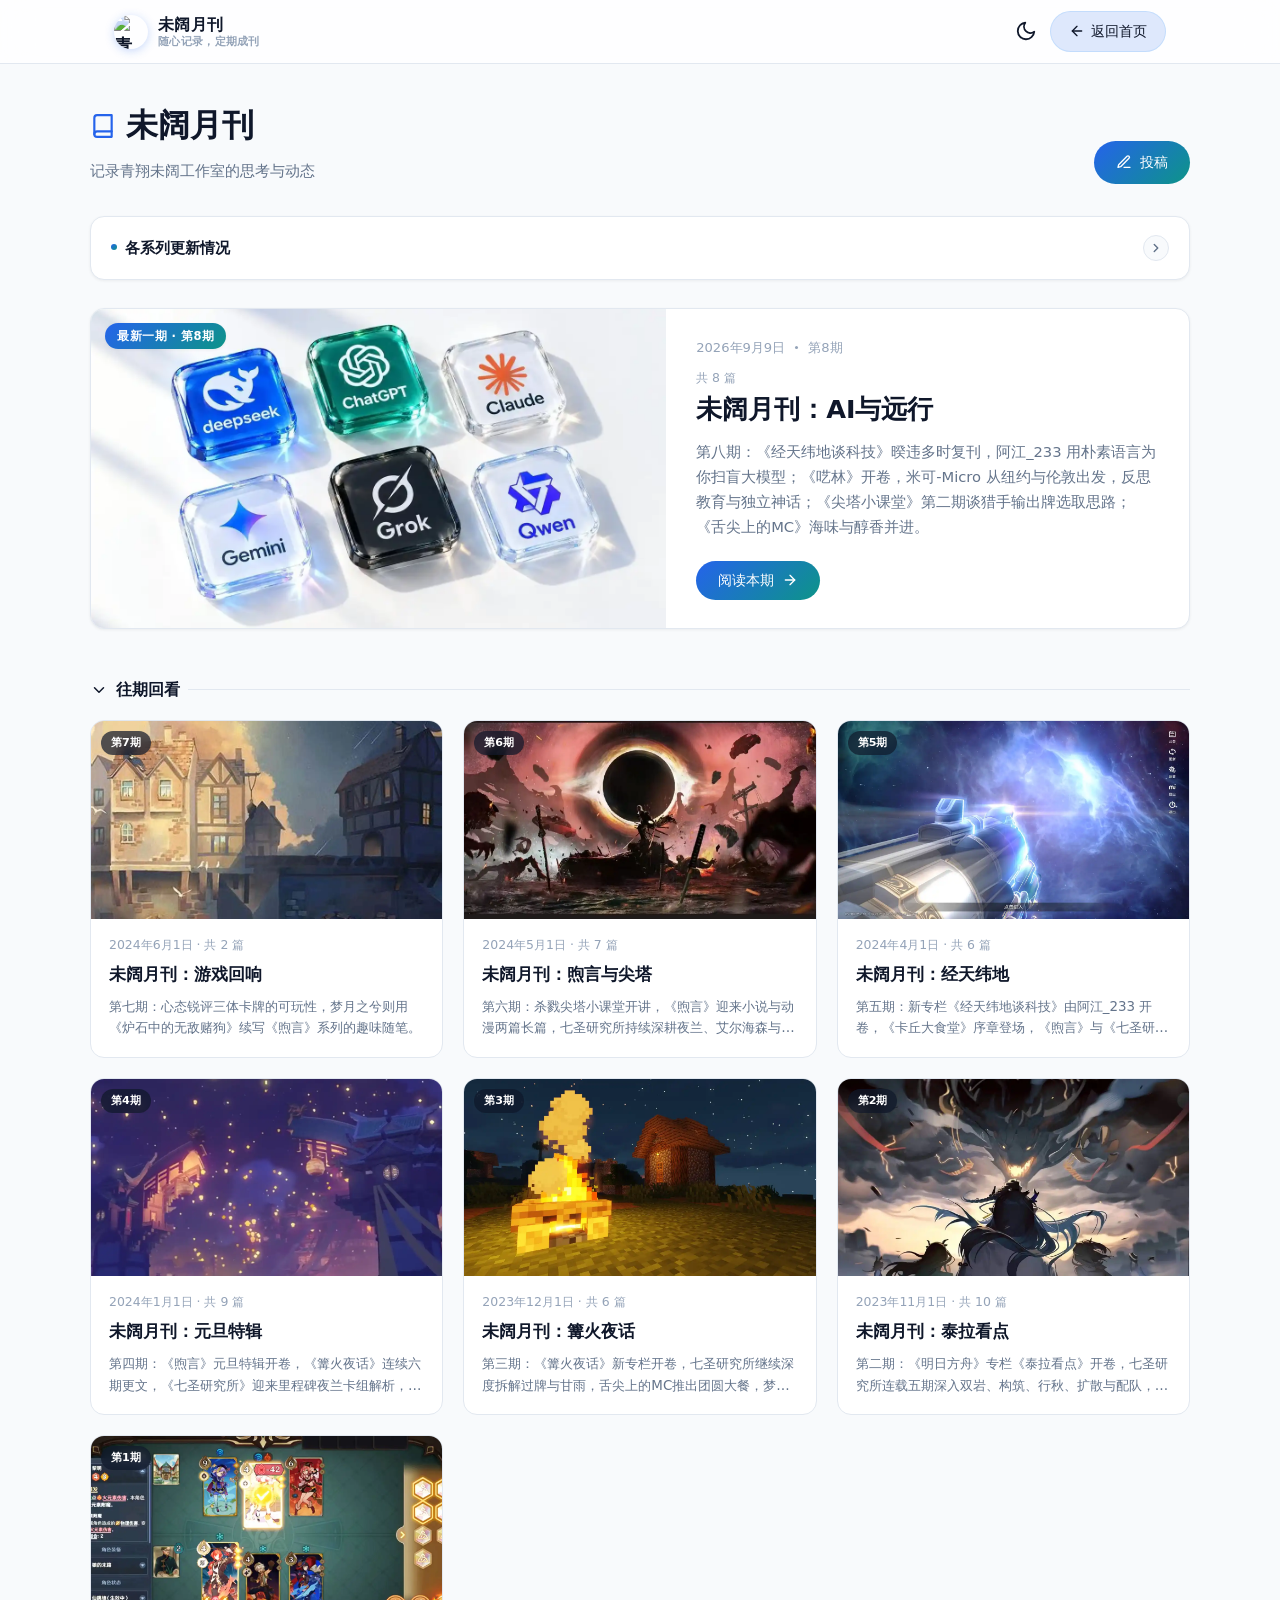
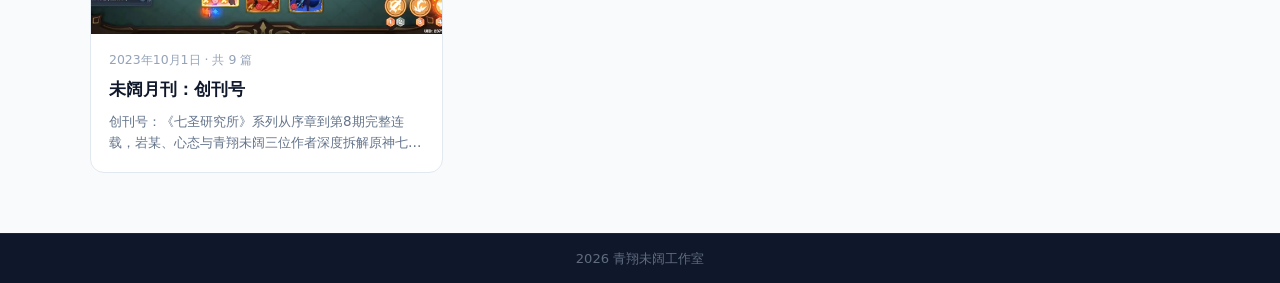
==== commit 744bb0d2: "feat(web,worker): 投稿系列建议与 Markdown 工具条，审核口令框美化，修复预览引用渲染；关闭默认域 - 投稿「栏目/系列」建议项改为从 series.json 读取未完结系列，" ====
--- a/public/index.html
+++ b/public/index.html
@@ -14,8 +14,11 @@
         .main { flex:1; padding:36px 24px 60px; }
         .container { max-width:var(--container); margin:0 auto; }
         .page-header { margin-bottom:32px; }
-        .page-head-row { display:flex; align-items:flex-start; justify-content:space-between; gap:16px; }
+        /* 副标题（左下）与投稿按钮（右下）底部对齐：按钮贴在副标题同一行右侧 */
+        .page-head-row { display:flex; align-items:flex-end; justify-content:space-between; gap:16px; }
         .page-head-left { min-width:0; }
+        /* .read-btn 自带 align-self:flex-start，会顶到行首；此处覆盖为贴底，与副标题对齐 */
+        .page-head-row .read-btn { align-self:flex-end; flex-shrink:0; }
         .page-header h1 { font-size:clamp(1.5rem,3vw,2rem); font-weight:700; color:var(--text-primary);
             display:flex; align-items:center; gap:10px; }
         .page-header .tagline { font-size:0.95rem; color:var(--text-secondary); margin-top:8px; }
@@ -259,10 +262,6 @@
                     <svg class="icon-sun" viewBox="0 0 24 24" fill="none" stroke="currentColor" stroke-width="2" stroke-linecap="round" stroke-linejoin="round"><circle cx="12" cy="12" r="4"/><path d="M12 2v2M12 20v2M4.93 4.93l1.41 1.41M17.66 17.66l1.41 1.41M2 12h2M20 12h2M6.34 17.66l-1.41 1.41M19.07 4.93l-1.41 1.41"/></svg>
                     <svg class="icon-moon" viewBox="0 0 24 24" fill="none" stroke="currentColor" stroke-width="2" stroke-linecap="round" stroke-linejoin="round"><path d="M21 12.79A9 9 0 1 1 11.21 3 7 7 0 0 0 21 12.79z"/></svg>
                 </button>
-                <a href="submit.html" class="back-link">
-                    <svg width="16" height="16" viewBox="0 0 24 24" fill="none" stroke="currentColor" stroke-width="2" stroke-linecap="round" stroke-linejoin="round"><path d="M12 20h9"/><path d="M16.5 3.5a2.12 2.12 0 0 1 3 3L7 19l-4 1 1-4Z"/></svg>
-                    投稿
-                </a>
                 <a href="https://home.qxwkstudio.top/" class="back-link">
                     <svg width="16" height="16" viewBox="0 0 24 24" fill="none" stroke="currentColor" stroke-width="2" stroke-linecap="round" stroke-linejoin="round"><path d="M19 12H5"/><polyline points="12 19 5 12 12 5"/></svg>
                     返回首页
@@ -282,6 +281,10 @@
                         </h1>
                         <div class="tagline" id="magTagline">记录青翔未阔工作室的思考与博客</div>
                     </div>
+                    <a href="submit.html" class="read-btn">
+                        <svg width="16" height="16" viewBox="0 0 24 24" fill="none" stroke="currentColor" stroke-width="2" stroke-linecap="round" stroke-linejoin="round"><path d="M12 20h9"/><path d="M16.5 3.5a2.12 2.12 0 0 1 3 3L7 19l-4 1 1-4Z"/></svg>
+                        投稿
+                    </a>
                 </div>
             </div>
 
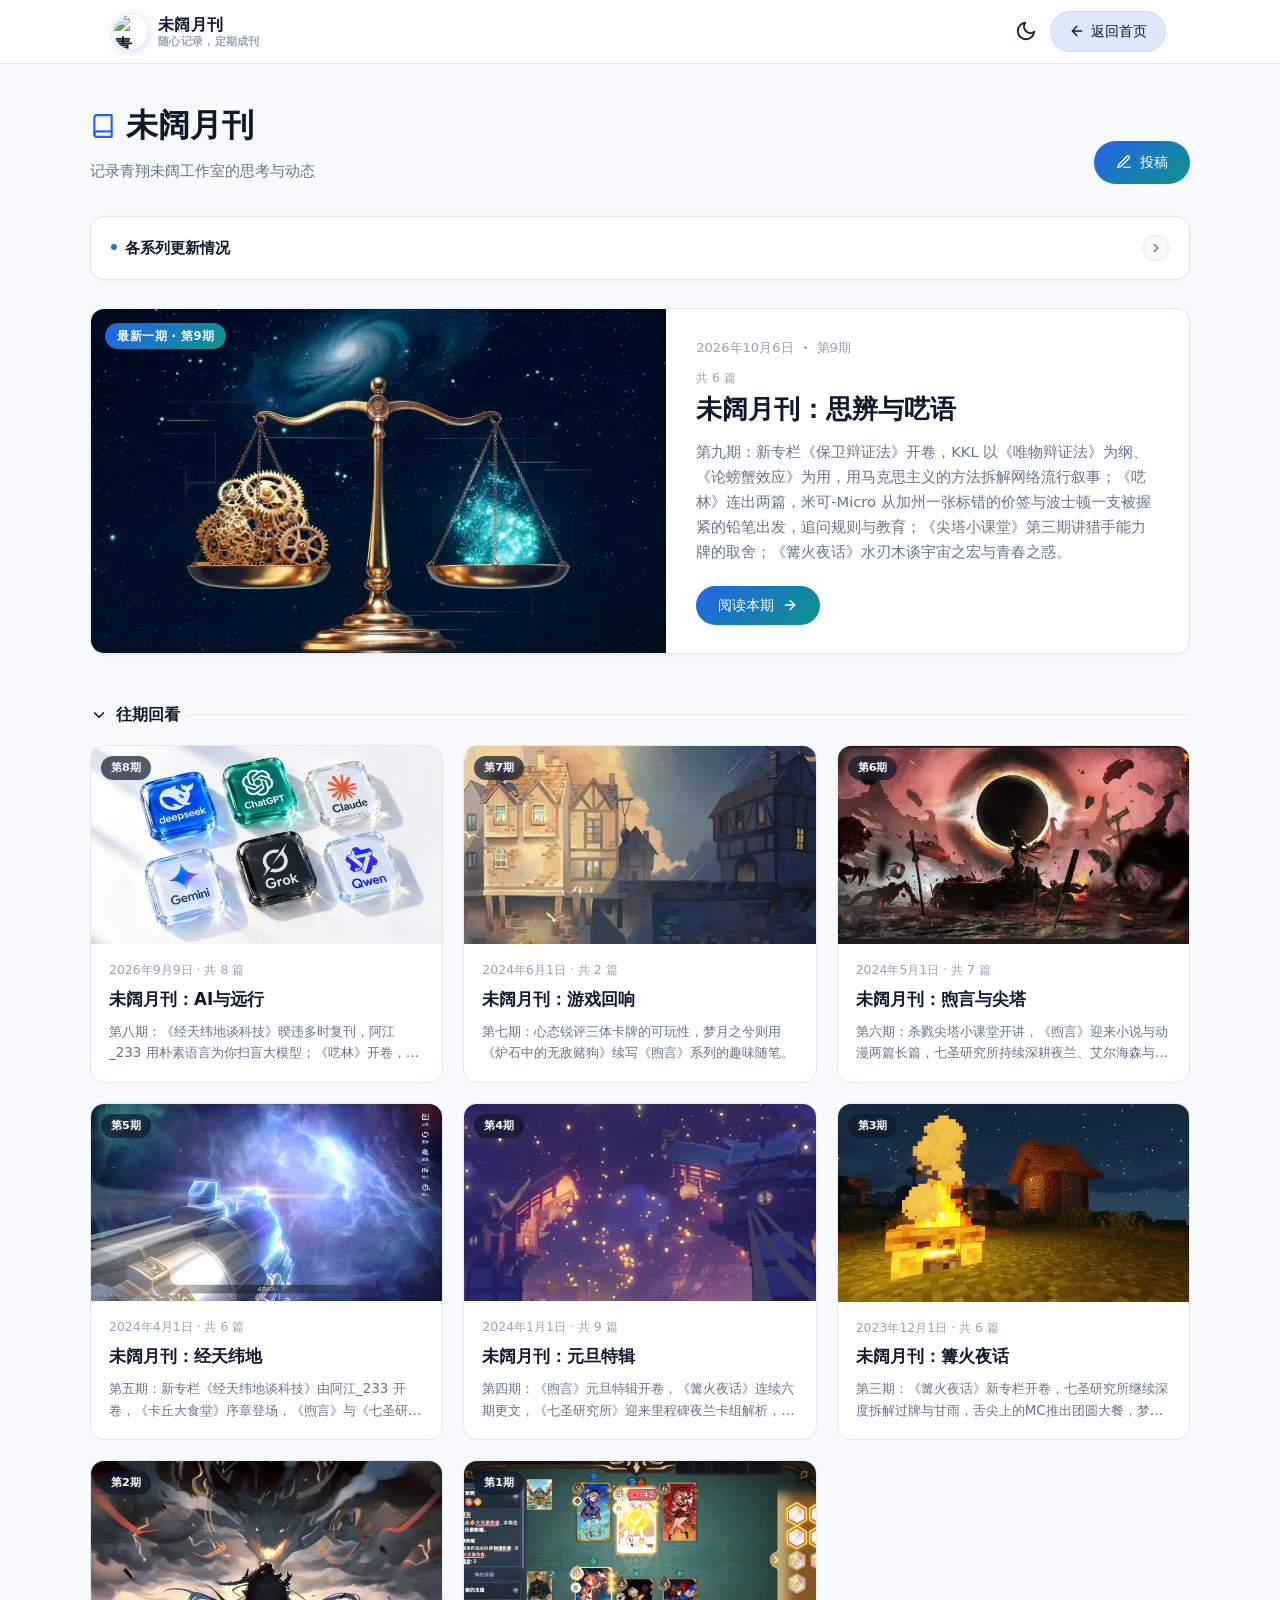
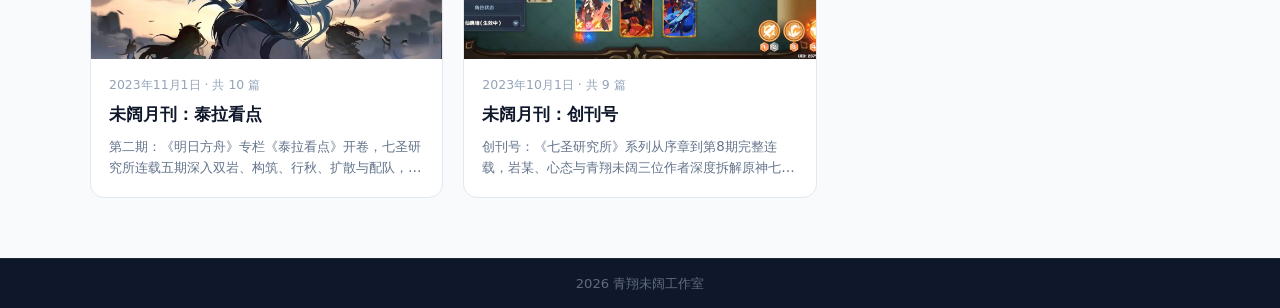
==== commit 5f0cb96d: "feat(web): 投稿工具条折叠分组与表格样式，分享深链改用文章序号 - 投稿工具条拆「常用 / 更多」两组：更多默认收起、点开才露代码块/图片/链接等，   补按压态、分组分隔线与 aria-e" ====
--- a/public/index.html
+++ b/public/index.html
@@ -483,7 +483,8 @@
                 var latestArts = (issues[0] && issues[0].articles) || [];
                 if (latestArts.length) fetchArticle(issues[0], latestArts[0]).catch(function () {});
 
-                // 分享深链：?issue=<期id>&article=<slug> 自动打开阅读弹窗定位到该篇
+                // 分享深链：?issue=<期id>&article=<序号> 自动打开阅读弹窗定位到该篇
+                // article 只用文章序号（slug 的 "NN-" 前缀，如 01），链接更短
                 var sp = new URLSearchParams(location.search);
                 var issueParam = sp.get('issue');
                 if (issueParam) {
@@ -496,7 +497,9 @@
                             if (artParam) {
                                 var arts = issues[i].articles || [];
                                 for (var j = 0; j < arts.length; j++) {
-                                    if (String(arts[j].slug) === String(artParam)) { startIdx = j; break; }
+                                    var s = String(arts[j].slug);
+                                    // 契约：article 为文章序号（slug 的 "NN-" 前缀，如 01）
+                                    if (s.split('-')[0] === String(artParam)) { startIdx = j; break; }
                                 }
                             }
                             openReader(i, startIdx);
@@ -547,7 +550,7 @@
                     html += '  <div class="card-body">';
                     html += '    <div class="card-date">' + fmtDate(is.date) + ' · 共 ' + ac + ' 篇</div>';
                     html += '    <div class="card-title">' + esc(is.title) + '</div>';
-                    html += '    <div class="card-summary">' + esc(is.summary) + '</div>';
+                    html += '    <div class="card-summary" title="' + esc(is.summary) + '">' + esc(is.summary) + '</div>';
                     html += '  </div>';
                     html += '</div>';
                 }
@@ -666,7 +669,7 @@
             area.insertAdjacentHTML('beforeend', html);
         }
 
-        // 分享本篇：生成 ?issue=<期id>&article=<slug> 深链
+        // 分享本篇：生成 ?issue=<期id>&article=<序号> 深链
         // 基址取当前文档所在目录（new URL('.')）而非写死 location.origin + '/'：
         // 子路径部署（如 GitHub Pages 项目站点 /Qxwk-Blog/）时分享链接才不会丢掉前缀
         function shareArticle() {
@@ -674,9 +677,10 @@
             var arts = currentIssue.articles || [];
             var a = arts[currentArtIdx];
             if (!a) return;
+            // article 只取 slug 的序号前缀（01、02…），链接更短
             var url = new URL('.', location.href).href +
                 '?issue=' + encodeURIComponent(currentIssue.id) +
-                '&article=' + encodeURIComponent(a.slug);
+                '&article=' + encodeURIComponent(String(a.slug).split('-')[0]);
             var data = { title: currentIssue.title, text: a.title, url: url };
             if (navigator.share) { navigator.share(data).catch(function () {}); }
             else if (navigator.clipboard && navigator.clipboard.writeText) {
--- a/public/style.css
+++ b/public/style.css
@@ -41,7 +41,10 @@
     --border:#334155; --navbar-bg:rgba(15,23,42,0.8);
     --shadow-sm:0 1px 3px rgba(0,0,0,0.4); --shadow-md:0 4px 16px rgba(0,0,0,0.5); --shadow-lg:0 12px 40px rgba(0,0,0,0.6);
 }
-html { scroll-behavior: smooth; }
+html { scroll-behavior: smooth;
+    /* 移动端内核（QQ/X5、UC 等）会自行放大正文字号；锁死文本缩放，避免文字撑出容器后被
+       overflow:hidden 从右侧裁掉（表现为「右侧没边距」）。与 Class-Assistant 保持一致 */
+    -webkit-text-size-adjust: 100%; text-size-adjust: 100%; }
 body {
     font-family: var(--font-sans); background: var(--bg); color: var(--text-primary);
     line-height: 1.6; -webkit-font-smoothing: antialiased;
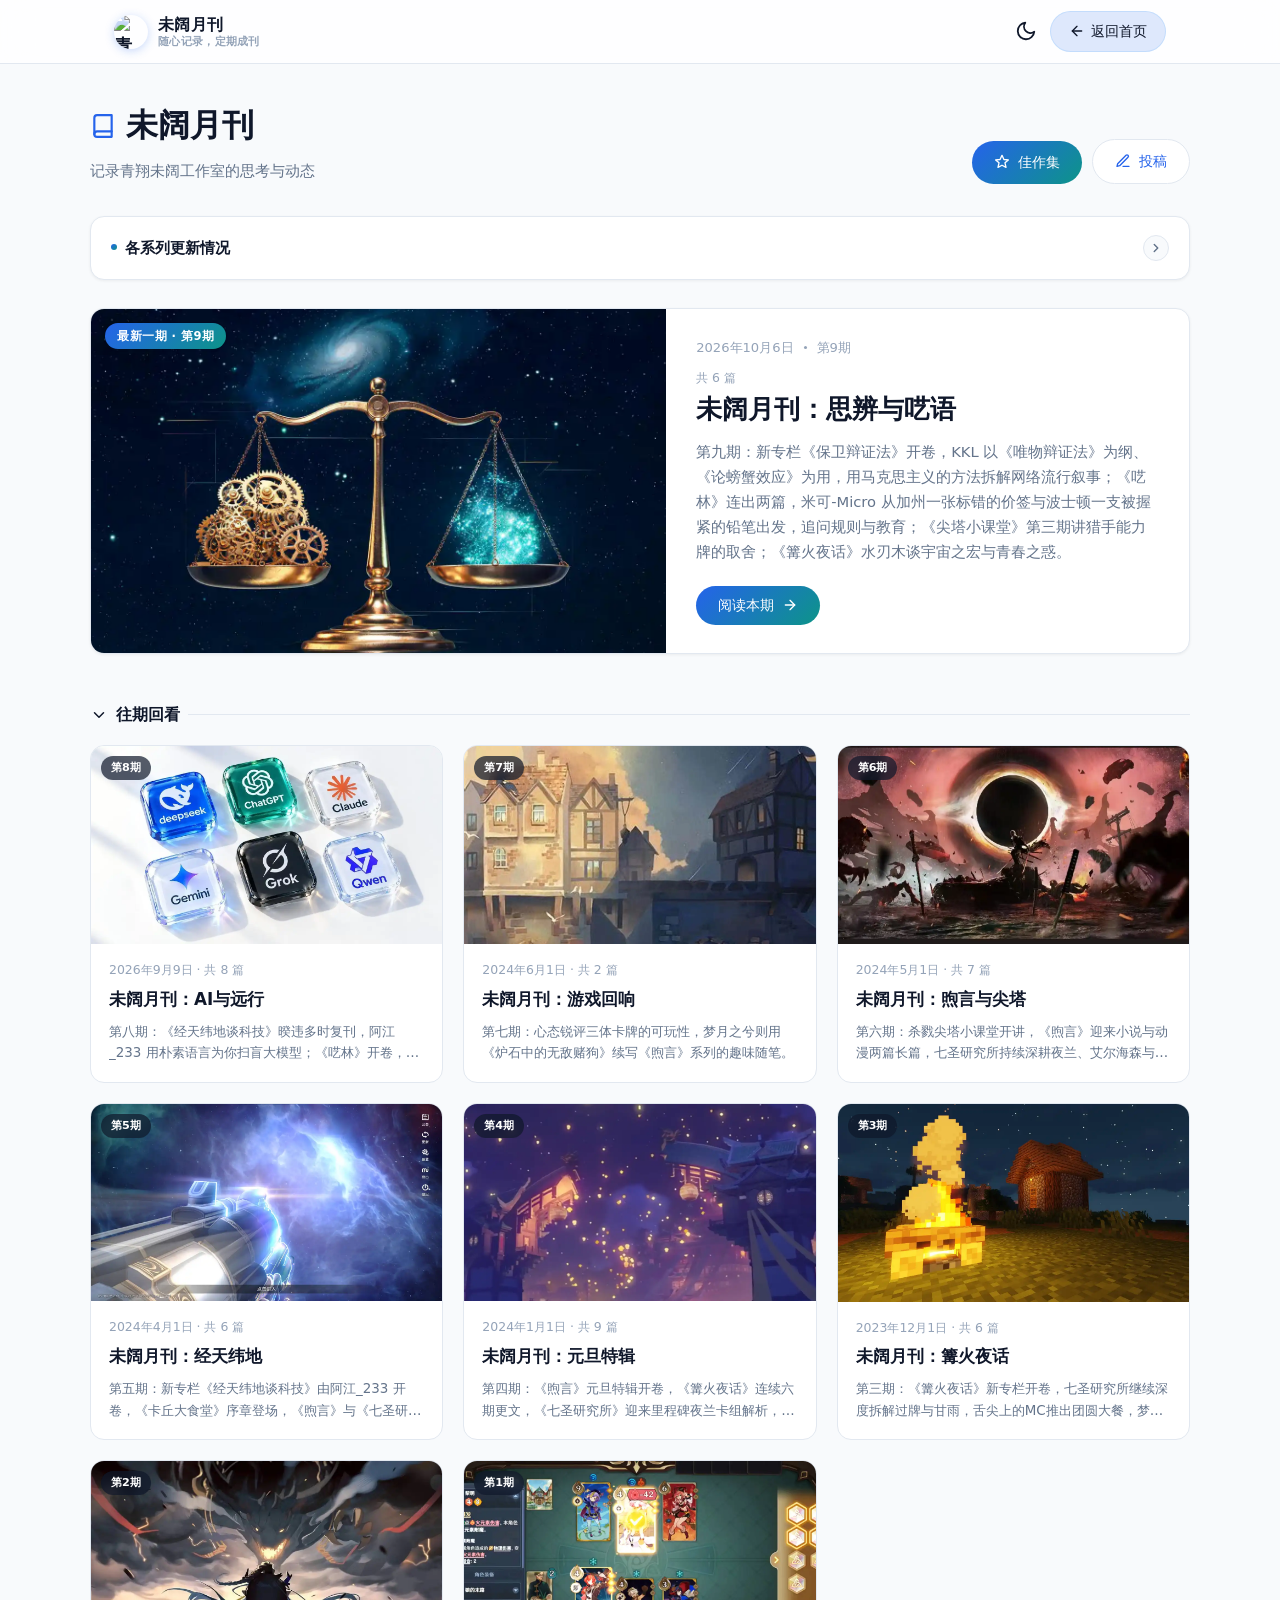
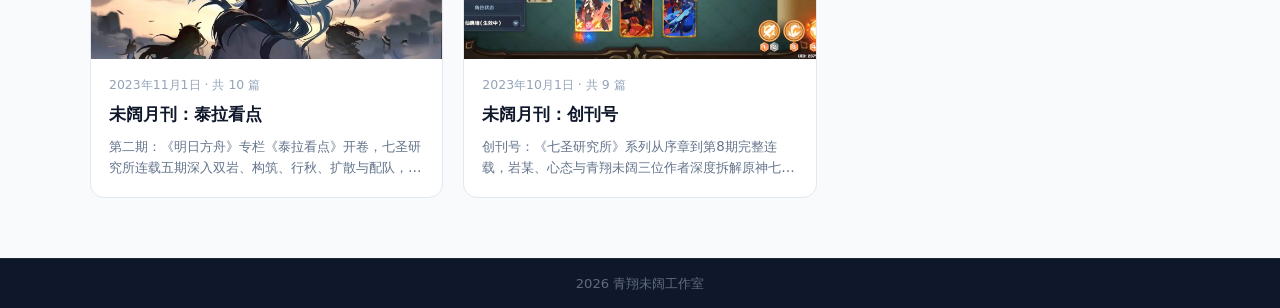
==== commit a171b11b: "feat(web): 新增月刊佳作集页，抽出共用正文渲染管线 - public/featured/：纸质编辑风的佳作索引页，点刊目条在本页内嵌渲染（含 HTML 篇 iframe 分支） - publ" ====
--- a/public/index.html
+++ b/public/index.html
@@ -19,6 +19,8 @@
         .page-head-left { min-width:0; }
         /* .read-btn 自带 align-self:flex-start，会顶到行首；此处覆盖为贴底，与副标题对齐 */
         .page-head-row .read-btn { align-self:flex-end; flex-shrink:0; }
+        /* 右上角按钮组：佳作集 + 投稿 */
+        .page-head-actions { display:flex; align-items:flex-end; gap:10px; flex-shrink:0; }
         .page-header h1 { font-size:clamp(1.5rem,3vw,2rem); font-weight:700; color:var(--text-primary);
             display:flex; align-items:center; gap:10px; }
         .page-header .tagline { font-size:0.95rem; color:var(--text-secondary); margin-top:8px; }
@@ -74,6 +76,9 @@
             text-decoration:none; border-radius:40px; font-size:0.88rem; font-weight:500; cursor:pointer; border:none;
             transition:transform var(--transition), box-shadow var(--transition); }
         .read-btn:hover { transform:scale(1.03); box-shadow:0 6px 20px rgba(37,99,235,0.3); }
+        /* 次级按钮（投稿）：不用渐变底色，避免与主按钮「佳作集」抢主次 */
+        .read-btn.ghost { background:var(--surface); color:var(--primary); border:1px solid var(--border); }
+        .read-btn.ghost:hover { box-shadow:var(--shadow-sm); }
 
         /* ===== Past issues ===== */
         .section-label { display:flex; align-items:center; gap:8px; font-size:1rem; font-weight:600;
@@ -133,8 +138,11 @@
         .reader-body { display:flex; gap:0; }
         .reader-toc { flex-shrink:0; width:260px; padding:30px 20px 30px 32px; border-right:1px solid var(--border);
             position:sticky; top:0; align-self:flex-start; max-height:calc(100vh - 56px); overflow-y:auto; }
-        .reader-toc .toc-label { font-size:0.78rem; font-weight:600; color:var(--text-tertiary);
-            letter-spacing:0.5px; margin-bottom:14px; padding-left:4px; }
+        /* 目录头：桌面端只是一行标题（toc-current / toc-arrow 隐藏），移动端才变成可点的下拉开关 */
+        .reader-toc .toc-head { display:flex; align-items:center; gap:8px; width:100%; margin:0 0 14px; padding:0 0 0 4px;
+            border:none; background:none; font-family:var(--font-sans); text-align:left; cursor:default; }
+        .reader-toc .toc-label { font-size:0.78rem; font-weight:600; color:var(--text-tertiary); letter-spacing:0.5px; }
+        .reader-toc .toc-current, .reader-toc .toc-arrow { display:none; }
         .reader-toc .toc-list { display:flex; flex-direction:column; gap:2px; }
         .toc-item { display:block; text-align:left; padding:9px 12px; background:none; border:none; cursor:pointer;
             border-radius:var(--radius-sm); font-size:0.86rem; color:var(--text-secondary); line-height:1.4;
@@ -177,6 +185,10 @@
         .article-content th, .article-content td { border:1px solid var(--border); padding:8px 10px; text-align:left; }
         .article-content th { background:var(--bg); font-weight:600; }
         .article-content a { color:var(--primary); }
+        /* HTML 篇：整篇自包含文档嵌在 iframe 里，固定高度 + 内部滚动（不依赖被嵌页面配合报高）。
+           沙箱策略见 renderArticle 的 sandbox 属性 */
+        .article-content .article-html { width:100%; height:75vh; border:1px solid var(--border);
+            border-radius:var(--radius-sm); display:block; }
         .article-loading { text-align:center; padding:48px 20px; color:var(--text-secondary); font-size:0.88rem; }
         .article-error { background:#fef2f2; border:1px solid #fecaca; color:#b91c1c;
             padding:14px 18px; border-radius:var(--radius-sm); font-size:0.86rem; line-height:1.6; }
@@ -201,6 +213,9 @@
         }
         @media (max-width:640px) {
             .main { padding:24px 16px 40px; }
+            /* 按钮组多了一个（佳作集），窄屏放不下就整行下移、右对齐 */
+            .page-head-row { flex-wrap:wrap; }
+            .page-head-actions { width:100%; justify-content:flex-end; }
             .series-bar { padding:14px 14px; margin-bottom:22px; }
             .series-chip { flex:1 0 100%; padding:8px 12px; }
             .issues-grid { grid-template-columns:1fr; gap:16px; }
@@ -209,10 +224,23 @@
             .reader-dialog { border-radius:0; min-height:100vh; }
             .reader-titlewrap { padding:20px 20px; }
             .reader-body { flex-direction:column; }
-            .reader-toc { width:100%; position:static; max-height:none; border-right:none; border-bottom:1px solid var(--border);
-                padding:16px 20px; }
-            .reader-toc .toc-list { flex-direction:row; overflow-x:auto; gap:6px; padding-bottom:4px; }
-            .toc-item { white-space:nowrap; flex-shrink:0; }
+            /* 目录：移动端收成一个「点击展开」的下拉开关，不再横向滚动占宽度 */
+            .reader-toc { width:100%; position:relative; max-height:none; overflow:visible;
+                border-right:none; border-bottom:1px solid var(--border); padding:12px 16px; }
+            .reader-toc .toc-head { cursor:pointer; gap:10px; padding:9px 12px; margin:0;
+                border:1px solid var(--border); border-radius:var(--radius-sm); background:var(--bg); }
+            .reader-toc .toc-label { flex-shrink:0; }
+            .reader-toc .toc-current { display:block; flex:1; min-width:0; overflow:hidden; text-overflow:ellipsis;
+                white-space:nowrap; font-size:0.84rem; font-weight:500; color:var(--text-primary); }
+            .reader-toc .toc-arrow { display:block; flex-shrink:0; font-size:0.8rem; color:var(--text-tertiary);
+                transition:transform var(--transition); }
+            .reader-toc.open .toc-arrow { transform:rotate(180deg); }
+            .reader-toc .toc-list { display:none; }
+            .reader-toc.open .toc-list { display:flex; flex-direction:column; gap:2px; position:absolute;
+                left:16px; right:16px; top:calc(100% - 8px); z-index:6; max-height:min(50vh,320px); overflow-y:auto;
+                padding:6px; background:var(--surface); border:1px solid var(--border);
+                border-radius:var(--radius-sm); box-shadow:var(--shadow-md); }
+            .toc-item { white-space:normal; flex-shrink:0; }
             .reader-article { padding:22px 20px 32px; }
         }
         </style>
@@ -281,10 +309,16 @@
                         </h1>
                         <div class="tagline" id="magTagline">记录青翔未阔工作室的思考与博客</div>
                     </div>
-                    <a href="submit.html" class="read-btn">
-                        <svg width="16" height="16" viewBox="0 0 24 24" fill="none" stroke="currentColor" stroke-width="2" stroke-linecap="round" stroke-linejoin="round"><path d="M12 20h9"/><path d="M16.5 3.5a2.12 2.12 0 0 1 3 3L7 19l-4 1 1-4Z"/></svg>
-                        投稿
-                    </a>
+                    <div class="page-head-actions">
+                        <a href="featured/" class="read-btn">
+                            <svg width="16" height="16" viewBox="0 0 24 24" fill="none" stroke="currentColor" stroke-width="2" stroke-linecap="round" stroke-linejoin="round"><path d="M12 2l2.9 6.26 6.6.6-5 4.4 1.5 6.74L12 16.9 5.99 20l1.5-6.74-5-4.4 6.6-.6z"/></svg>
+                            佳作集
+                        </a>
+                        <a href="submit.html" class="read-btn ghost">
+                            <svg width="16" height="16" viewBox="0 0 24 24" fill="none" stroke="currentColor" stroke-width="2" stroke-linecap="round" stroke-linejoin="round"><path d="M12 20h9"/><path d="M16.5 3.5a2.12 2.12 0 0 1 3 3L7 19l-4 1 1-4Z"/></svg>
+                            投稿
+                        </a>
+                    </div>
                 </div>
             </div>
 
@@ -321,8 +355,12 @@
                 <div class="reader-titlewrap" id="readerTitlewrap"></div>
             </div>
             <div class="reader-body">
-                <aside class="reader-toc">
-                    <div class="toc-label">本期目录</div>
+                <aside class="reader-toc" id="readerToc">
+                    <button type="button" class="toc-head" id="tocToggle" aria-expanded="false" aria-controls="tocList">
+                        <span class="toc-label">本期目录</span>
+                        <span class="toc-current" id="tocCurrent"></span>
+                        <span class="toc-arrow" aria-hidden="true">▾</span>
+                    </button>
                     <div class="toc-list" id="tocList"></div>
                 </aside>
                 <div class="reader-article">
@@ -334,6 +372,8 @@
 
     <div class="toast" id="toast"><svg width="18" height="18" viewBox="0 0 24 24" fill="none" stroke="currentColor" stroke-width="2" stroke-linecap="round" stroke-linejoin="round"><circle cx="12" cy="12" r="10"/><path d="M12 16v-4"/><path d="M12 8h.01"/></svg><span id="toastText"></span></div>
 
+    <!-- 正文渲染管线（esc / sanitizeHtml / loadMarked / renderMarkdown）与「佳作集」页共用 -->
+    <script src="lib/magazine.js"></script>
     <script>
         var ISSUES_URL = 'issues.json';
         var DATA = null;
@@ -341,7 +381,9 @@
         var currentArtIdx = 0;     // index within issue.articles
         var articleCache = {};     // key: issueId + '/' + slug -> Promise<Markdown 正文文本>（存 Promise 才能合并并发请求）
 
-        function esc(t) { var d = document.createElement('div'); d.textContent = t == null ? '' : t; return d.innerHTML; }
+        // 渲染管线来自 lib/magazine.js，取到本地名沿用，调用处不必改
+        var esc = Mag.esc, loadMarked = Mag.loadMarked, renderMarkdown = Mag.renderMarkdown;
+
         function fmtDate(s) {
             var m = String(s || '').match(/^(\d{4})-(\d{2})-(\d{2})$/);
             if (!m) return s;
@@ -351,9 +393,12 @@
         // ===== 本地内容路径 =====
         // 文章与封面已随站点一起放在 public/magazine/<期id>/ 下
         // 用相对路径（不带前导 /），兼容子路径部署（如 GitHub Pages 项目站点）
+        // 文章文件扩展名由 article.type 决定：type: "html" 的篇取 .html（整篇由 iframe 承载，
+        // 不做 Markdown 渲染），其余（含缺省）一律按 .md。slug 本身不带扩展名。
         function articleUrl(issue, article) {
             if (!issue || !article) return '';
-            return 'magazine/' + encodeURIComponent(issue.id) + '/' + encodeURIComponent(article.slug) + '.md';
+            var ext = article.type === 'html' ? '.html' : '.md';
+            return 'magazine/' + encodeURIComponent(issue.id) + '/' + encodeURIComponent(article.slug) + ext;
         }
         function coverUrl(issue) {
             if (!issue || !issue.cover) return '';
@@ -367,60 +412,8 @@
         function coverFallback(el) { if (el) el.style.opacity = '0'; }
 
         // ===== Markdown 渲染 =====
-        // marked 解析后的 HTML 做一次最小消毒：投稿正文来自外部，必须挡住 <script>、内联事件、javascript: URL
-        var BAD_TAGS = { SCRIPT:1, STYLE:1, IFRAME:1, OBJECT:1, EMBED:1, FORM:1, INPUT:1, BUTTON:1, LINK:1, META:1, BASE:1 };
-        // 正文里的相对图片/链接是相对「文章所在目录」的（md 与插图同放 magazine/<期id>/ 下）
-        // 浏览器默认按文档基址解析，会把 pic.png 指到站点根，故在此手动补前缀
-        function resolveRel(v, baseDir) {
-            if (!v || !baseDir) return v;
-            if (/^([a-z][a-z0-9+.-]*:|\/\/|#|\/)/i.test(v)) return v; // 绝对 URL / 协议相对 / 锚点 / 站点根路径
-            return baseDir + v;
-        }
-        function sanitizeHtml(html, baseDir) {
-            var doc = new DOMParser().parseFromString(html, 'text/html');
-            var all = doc.body.querySelectorAll('*');
-            for (var i = 0; i < all.length; i++) {
-                var el = all[i];
-                if (BAD_TAGS[el.tagName]) { el.remove(); continue; }
-                var attrs = el.attributes;
-                for (var j = attrs.length - 1; j >= 0; j--) {
-                    var name = attrs[j].name.toLowerCase();
-                    var val = attrs[j].value;
-                    if (name.indexOf('on') === 0) { el.removeAttribute(attrs[j].name); continue; }
-                    if ((name === 'href' || name === 'src' || name === 'xlink:href') &&
-                        /^\s*(javascript|vbscript|data):/i.test(val)) {
-                        el.removeAttribute(attrs[j].name);
-                    }
-                }
-                if (el.tagName === 'IMG') el.setAttribute('src', resolveRel(el.getAttribute('src'), baseDir));
-                else if (el.tagName === 'A') el.setAttribute('href', resolveRel(el.getAttribute('href'), baseDir));
-            }
-            return doc.body.innerHTML;
-        }
-        // marked 按需加载：首页/列表页用不到它（约 39KB），只有准备渲染正文时才注入
-        // 失败也 resolve，让 renderMarkdown 走纯文本兜底，不因为一个渲染器把文章卡住
-        var _markedLoading = null;
-        function loadMarked() {
-            if (window.marked) return Promise.resolve();
-            if (!_markedLoading) {
-                _markedLoading = new Promise(function (resolve) {
-                    var s = document.createElement('script');
-                    s.src = 'vendor/marked.min.js';
-                    s.onload = resolve;
-                    s.onerror = resolve;
-                    document.head.appendChild(s);
-                });
-            }
-            return _markedLoading;
-        }
-        function renderMarkdown(md, baseDir) {
-            var src = String(md == null ? '' : md);
-            if (window.marked && typeof window.marked.parse === 'function') {
-                try { return sanitizeHtml(window.marked.parse(src), baseDir); } catch (e) { /* 落到下面的纯文本兜底 */ }
-            }
-            // marked 不可用（脚本未加载）时退化为纯文本，至少不丢内容
-            return '<p>' + esc(src).replace(/\n/g, '<br>') + '</p>';
-        }
+        // 已抽到 lib/magazine.js：esc / resolveRel / sanitizeHtml / loadMarked / renderMarkdown。
+        // 与「佳作集」页共用一份——sanitizeHtml 是安全边界，两处实现一旦漂移就等于留了个洞。
 
         // 封面为站点内静态资源，直接交给 <img> 加载（失败时由 onerror → coverFallback 隐藏）
         // 若 cover 写成完整 http(s) URL 则直用
@@ -458,7 +451,8 @@
         function preloadNext(idx, total) {
             if (!currentIssue || idx + 1 >= total) return;
             var next = (currentIssue.articles || [])[idx + 1];
-            if (next) fetchArticle(currentIssue, next).catch(function () {});
+            // HTML 篇不需要预取：其正文由 iframe 自己加载，没必要拉文本
+            if (next && next.type !== 'html') fetchArticle(currentIssue, next).catch(function () {});
         }
 
         async function loadIssues() {
@@ -481,7 +475,8 @@
 
                 // 首屏即预取最新一期的第一篇：点开阅读器时正文已到，不必等
                 var latestArts = (issues[0] && issues[0].articles) || [];
-                if (latestArts.length) fetchArticle(issues[0], latestArts[0]).catch(function () {});
+                // HTML 篇不用预取正文（交给 iframe 自己加载）
+                if (latestArts.length && latestArts[0].type !== 'html') fetchArticle(issues[0], latestArts[0]).catch(function () {});
 
                 // 分享深链：?issue=<期id>&article=<序号> 自动打开阅读弹窗定位到该篇
                 // article 只用文章序号（slug 的 "NN-" 前缀，如 01），链接更短
@@ -587,6 +582,10 @@
                     '<span class="toc-num">' + (i + 1) + '</span>' + esc(arts[i].title) + '</button>';
             }
             document.getElementById('tocList').innerHTML = tocHtml;
+            // 重开阅读器时目录默认收起，篇名先置为首篇（无文章则清空，避免残留上一期）
+            var tocCur = document.getElementById('tocCurrent');
+            if (tocCur) tocCur.textContent = arts[0] ? (arts[0].title || '') : '';
+            closeToc();
 
             document.getElementById('reader').classList.add('active');
             document.body.style.overflow = 'hidden';
@@ -615,9 +614,21 @@
                 items[i].classList.toggle('active', Number(items[i].dataset.idx) === idx);
             }
 
+            // 移动端：下拉开关上显示当前篇名，选中后自动收起
+            var cur = document.getElementById('tocCurrent');
+            if (cur) cur.textContent = arts[idx].title || '';
+            closeToc();
+
             var area = document.getElementById('articleArea');
             var article = arts[idx];
             area.innerHTML = '<div class="article-loading"><span class="spinner"></span>正在加载文章</div>';
+
+            // HTML 篇整篇交给 iframe 渲染，不走 fetch + marked
+            if (article.type === 'html') {
+                renderArticle(article, null, idx, arts.length);
+                preloadNext(idx, arts.length);
+                return;
+            }
 
             fetchArticle(currentIssue, article).then(async function (md) {
                 await loadMarked(); // 正文要用 marked 渲染，这里再等它到货
@@ -643,9 +654,18 @@
             var html = '<div class="article-head"><h3>' + esc(title) + '</h3>' +
                 '<div class="art-meta">' + metaParts.join(' · ') + '</div>' +
                 '<button type="button" class="art-share" onclick="shareArticle()">分享本篇</button></div>';
-            var body = renderMarkdown(md, articleDir(currentIssue, article));
+            var body;
+            if (article.type === 'html') {
+                // 整篇自包含文档：直接 iframe 加载 magazine/<期id>/<slug>.html，不经 marked。
+                // sandbox 给脚本执行与弹窗能力，但不给「顶层导航」，避免被嵌页面顶掉整个阅读器
+                body = '<iframe class="article-html" src="' + esc(articleUrl(currentIssue, article)) + '"' +
+                    ' sandbox="allow-scripts allow-same-origin allow-popups" loading="lazy" title="' + esc(title) + '"></iframe>';
+            } else {
+                var rendered = renderMarkdown(md, articleDir(currentIssue, article));
+                body = String(md || '').trim() ? rendered : '<p style="color:var(--text-tertiary);">（暂无正文）</p>';
+            }
             html += '<div class="article-content">';
-            html += (String(md || '').trim() ? body : '<p style="color:var(--text-tertiary);">（暂无正文）</p>');
+            html += body;
             html += '</div>';
             area.innerHTML = html;
             renderNav(idx, total);
@@ -681,9 +701,8 @@
             var url = new URL('.', location.href).href +
                 '?issue=' + encodeURIComponent(currentIssue.id) +
                 '&article=' + encodeURIComponent(String(a.slug).split('-')[0]);
-            var data = { title: currentIssue.title, text: a.title, url: url };
-            if (navigator.share) { navigator.share(data).catch(function () {}); }
-            else if (navigator.clipboard && navigator.clipboard.writeText) {
+            // 只复制链接，不调系统分享面板（与佳作集页分享按钮口径一致）
+            if (navigator.clipboard && navigator.clipboard.writeText) {
                 navigator.clipboard.writeText(url).then(
                     function () { showToast('链接已复制'); },
                     function () { showToast('复制失败'); }
@@ -691,10 +710,19 @@
             } else { showToast(url); }
         }
 
+        // 移动端目录下拉：桌面端目录常驻，不收也不显示开关（toc-current / toc-arrow 被 CSS 隐藏）
+        function closeToc() {
+            var toc = document.getElementById('readerToc');
+            if (toc) toc.classList.remove('open');
+            var btn = document.getElementById('tocToggle');
+            if (btn) btn.setAttribute('aria-expanded', 'false');
+        }
+
         function closeReader() {
             document.getElementById('reader').classList.remove('active');
             document.body.style.overflow = '';
             currentIssue = null;
+            closeToc();
         }
 
         // ===== Toast =====
@@ -707,6 +735,13 @@
         }
 
         document.getElementById('readerClose').addEventListener('click', closeReader);
+        // 移动端目录开关：只有窄屏才有意义，桌面端目录常驻，点了不做切换
+        document.getElementById('tocToggle').addEventListener('click', function () {
+            if (!window.matchMedia('(max-width:640px)').matches) return;
+            var toc = document.getElementById('readerToc');
+            var open = toc.classList.toggle('open');
+            this.setAttribute('aria-expanded', open ? 'true' : 'false');
+        });
         document.getElementById('reader').addEventListener('click', function (e) {
             if (e.target === this) closeReader();
         });
@@ -722,6 +757,10 @@
 
         // 加载索引与系列数据
         loadIssues(); loadSeries();
+
+        // 渲染库 marked 在首屏加载完成后再后台预热，不抢首屏带宽；等用户点开正文时它多半已就绪。
+        // loadMarked 内部缓存同一个 Promise，openReader 里再调不会重复注入脚本。
+        window.addEventListener('load', function () { loadMarked(); });
 
         // 加载系列卡片（同目录 series.json）
         async function loadSeries() {
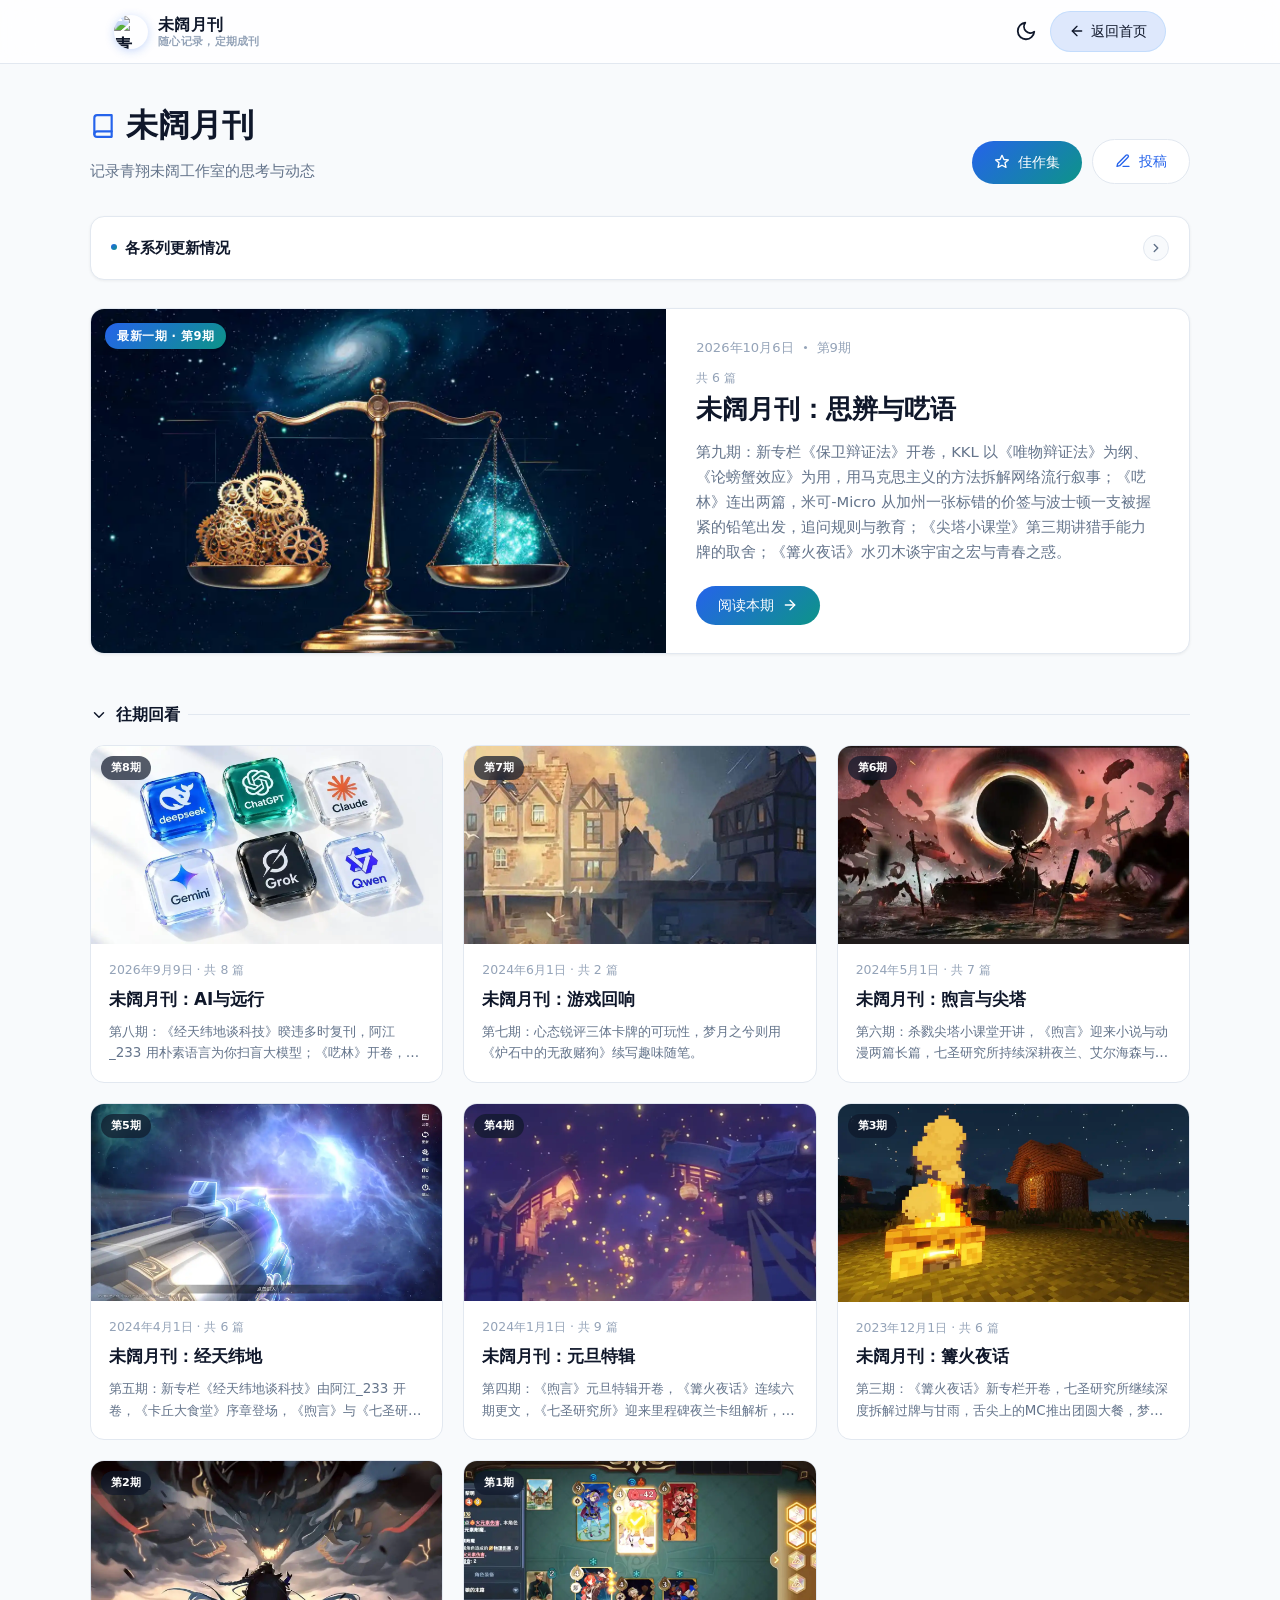
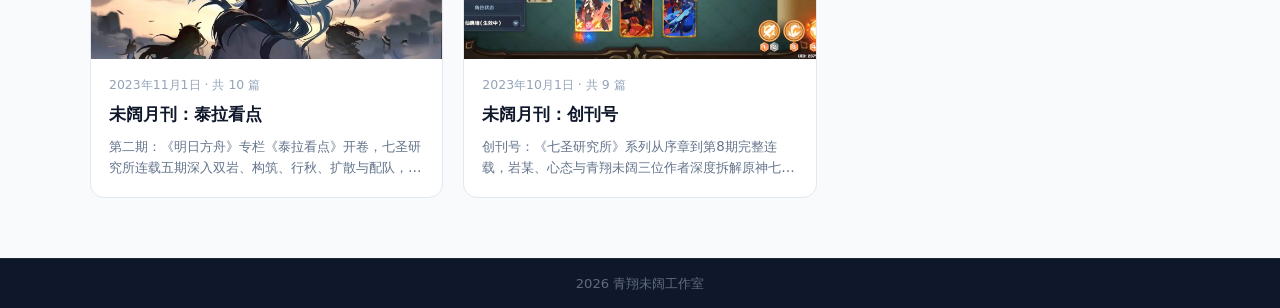
==== commit 73cdb90a: "style(web): 栏目末行不满时保持原宽左对齐 .series-chip 的 flex-grow 由 1 改为 0（≤900px 的两列断点同样处理），末行只有一两项时不再被 拉伸占满整行。" ====
--- a/public/index.html
+++ b/public/index.html
@@ -42,7 +42,8 @@
         .series-chip { display:flex; align-items:center; gap:10px; padding:10px 14px;
             background:var(--bg); border:1px solid var(--border); border-radius:12px; cursor:default;
             transition:transform var(--transition), border-color var(--transition), box-shadow var(--transition);
-            flex:1 0 calc(33.333% - 7px); min-width:0; }
+            /* 末尾不满一行时保持原宽、靠左排列，不被拉伸占满（grow=0）；要占满才改成 1 */
+            flex:0 0 calc(33.333% - 7px); min-width:0; }
         .series-chip:hover { transform:translateY(-1px); border-color:var(--primary); box-shadow:var(--shadow-sm); }
         .series-chip .sc-icon { font-size:1.3rem; line-height:1; flex-shrink:0; }
         .series-chip .sc-info { min-width:0; flex:1; }
@@ -209,7 +210,7 @@
             .issues-grid { grid-template-columns:repeat(2,1fr); }
             .featured { grid-template-columns:1fr; }
             .featured-cover { min-height:200px; aspect-ratio:16/9; }
-            .series-chip { flex:1 0 calc(50% - 5px); }
+            .series-chip { flex:0 0 calc(50% - 5px); }
         }
         @media (max-width:640px) {
             .main { padding:24px 16px 40px; }
